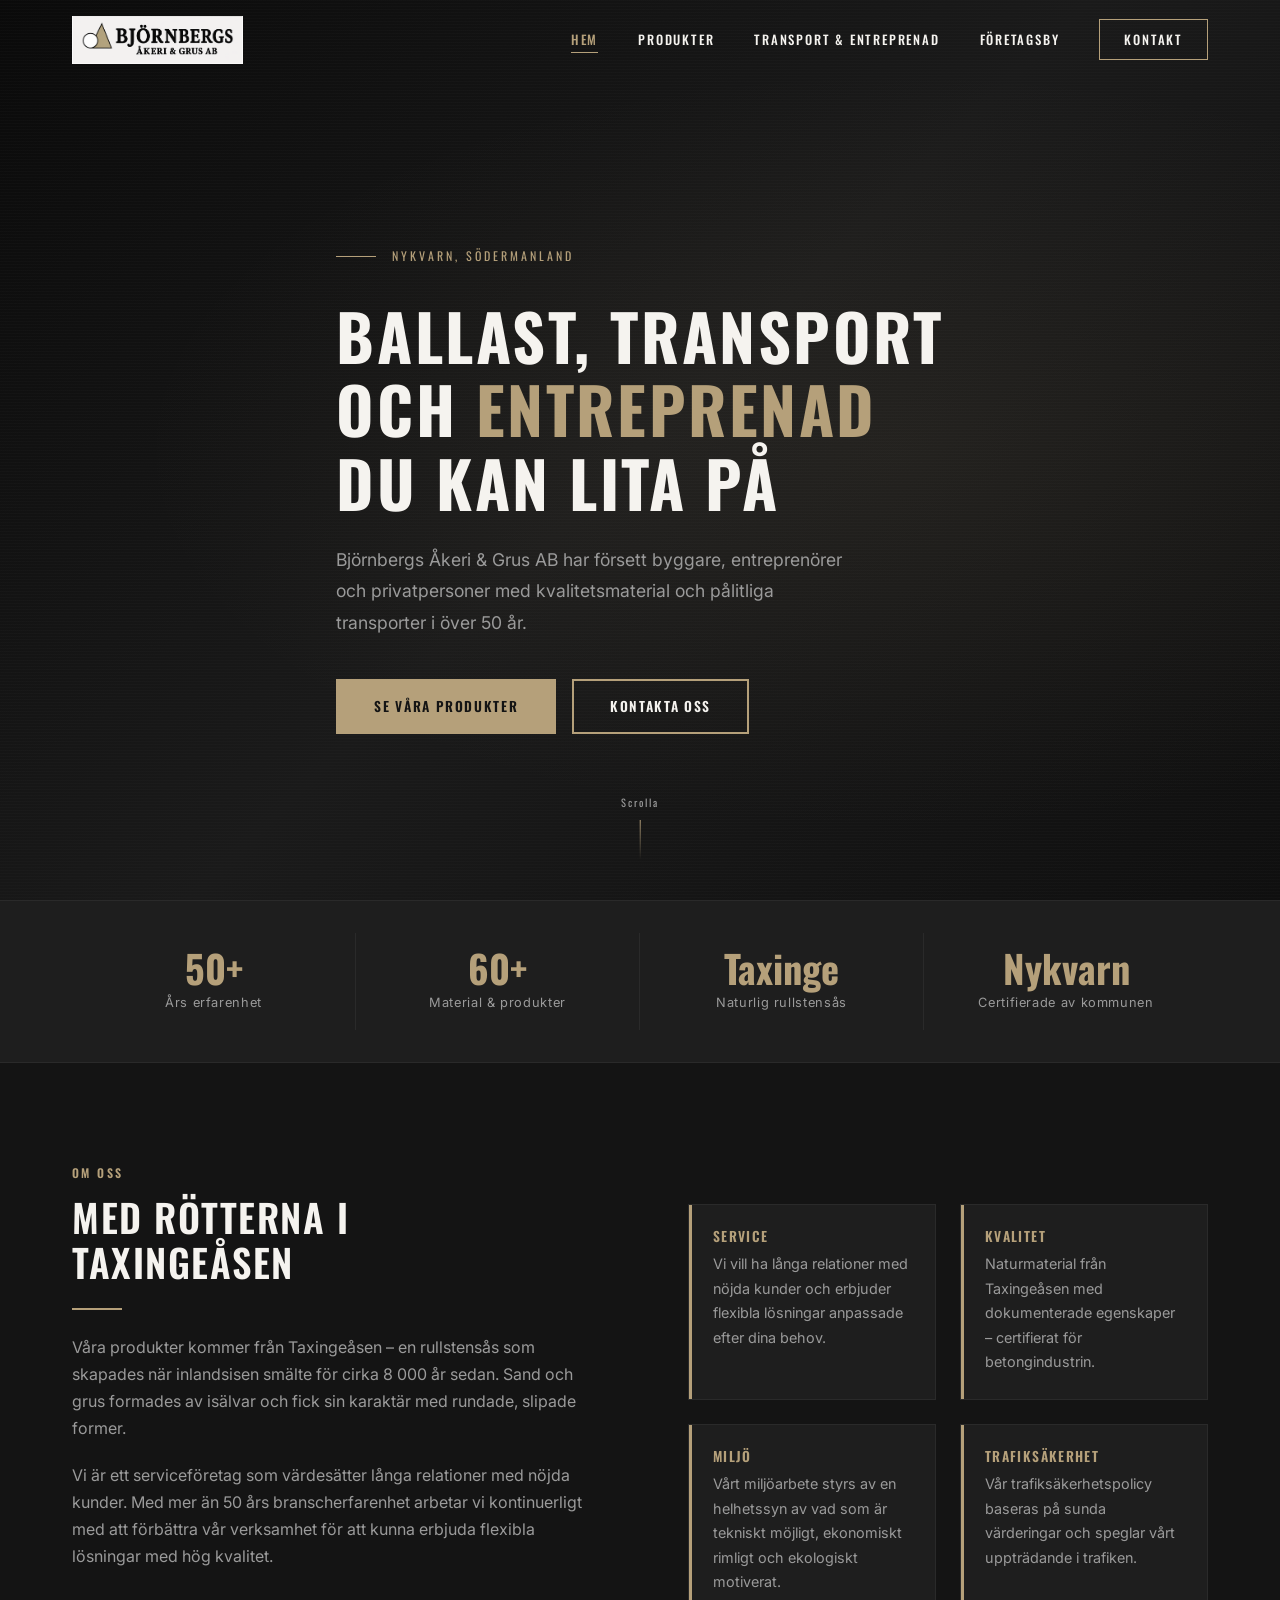
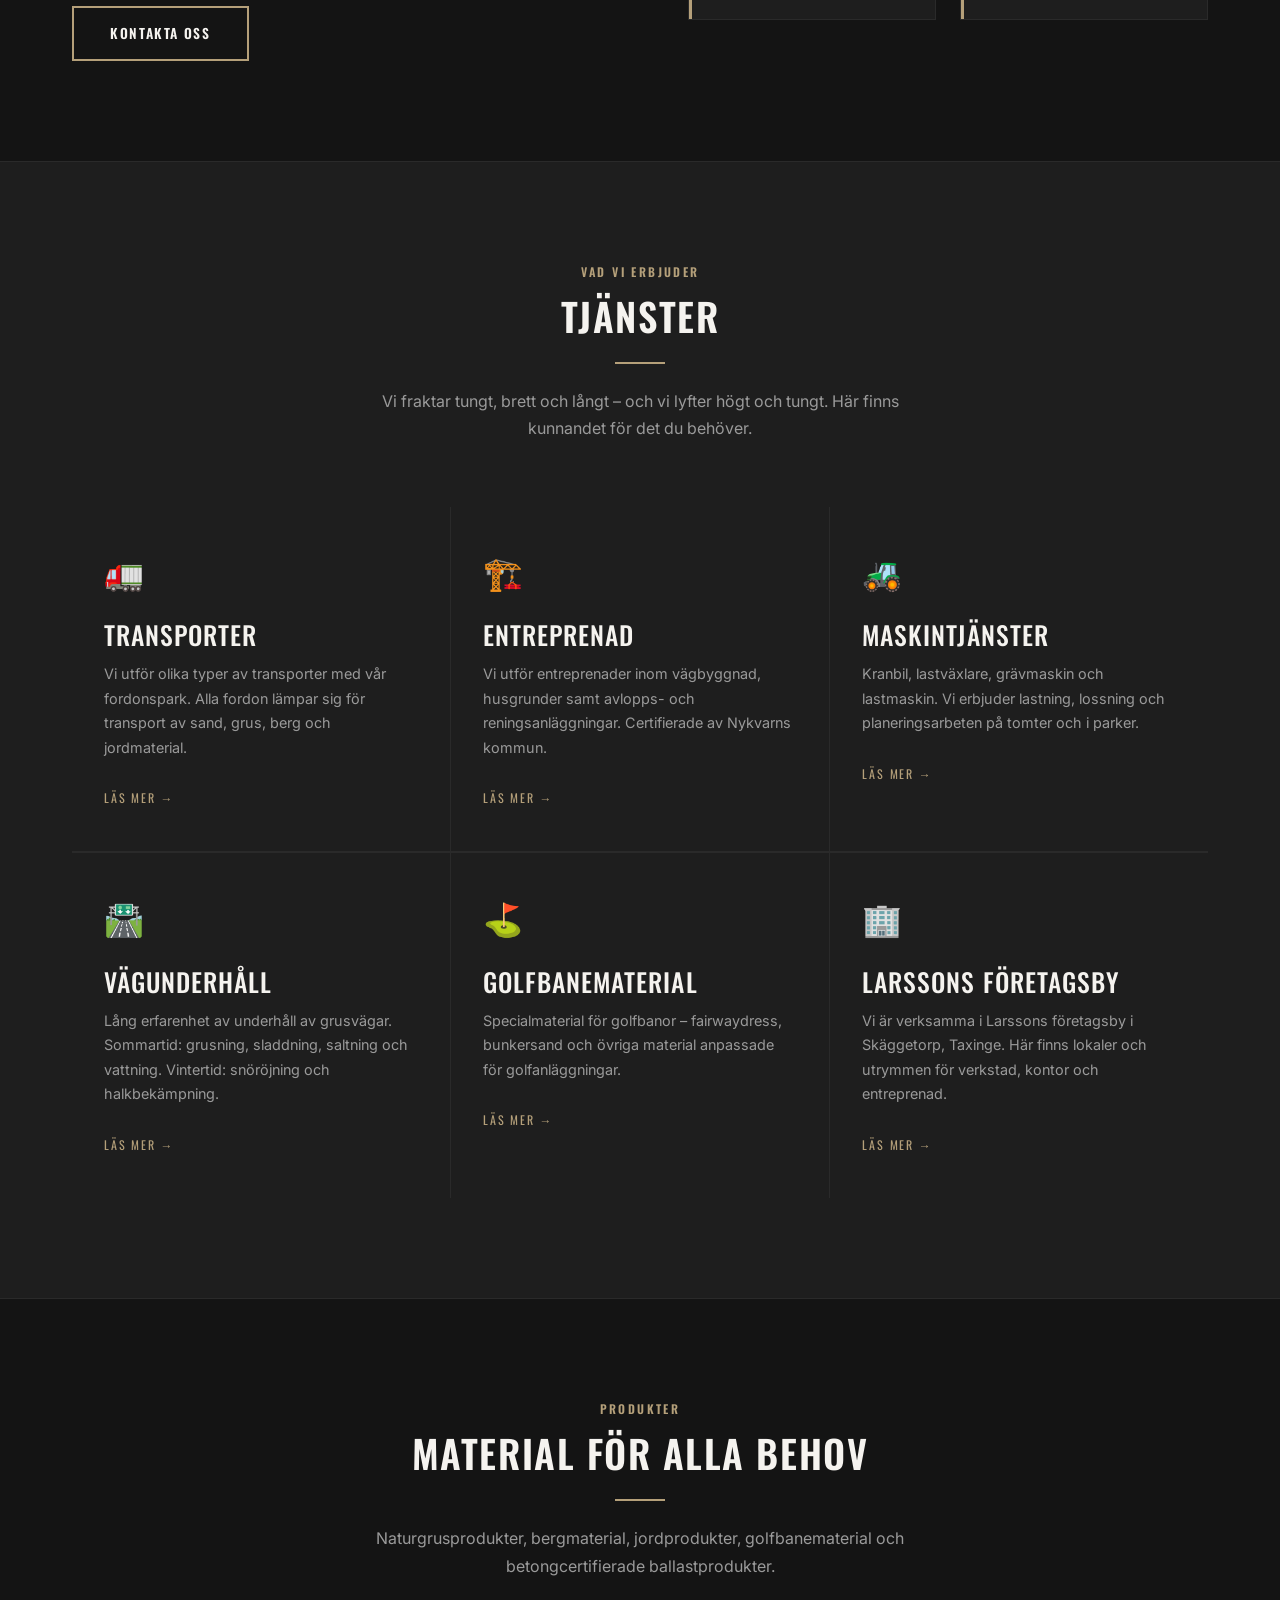
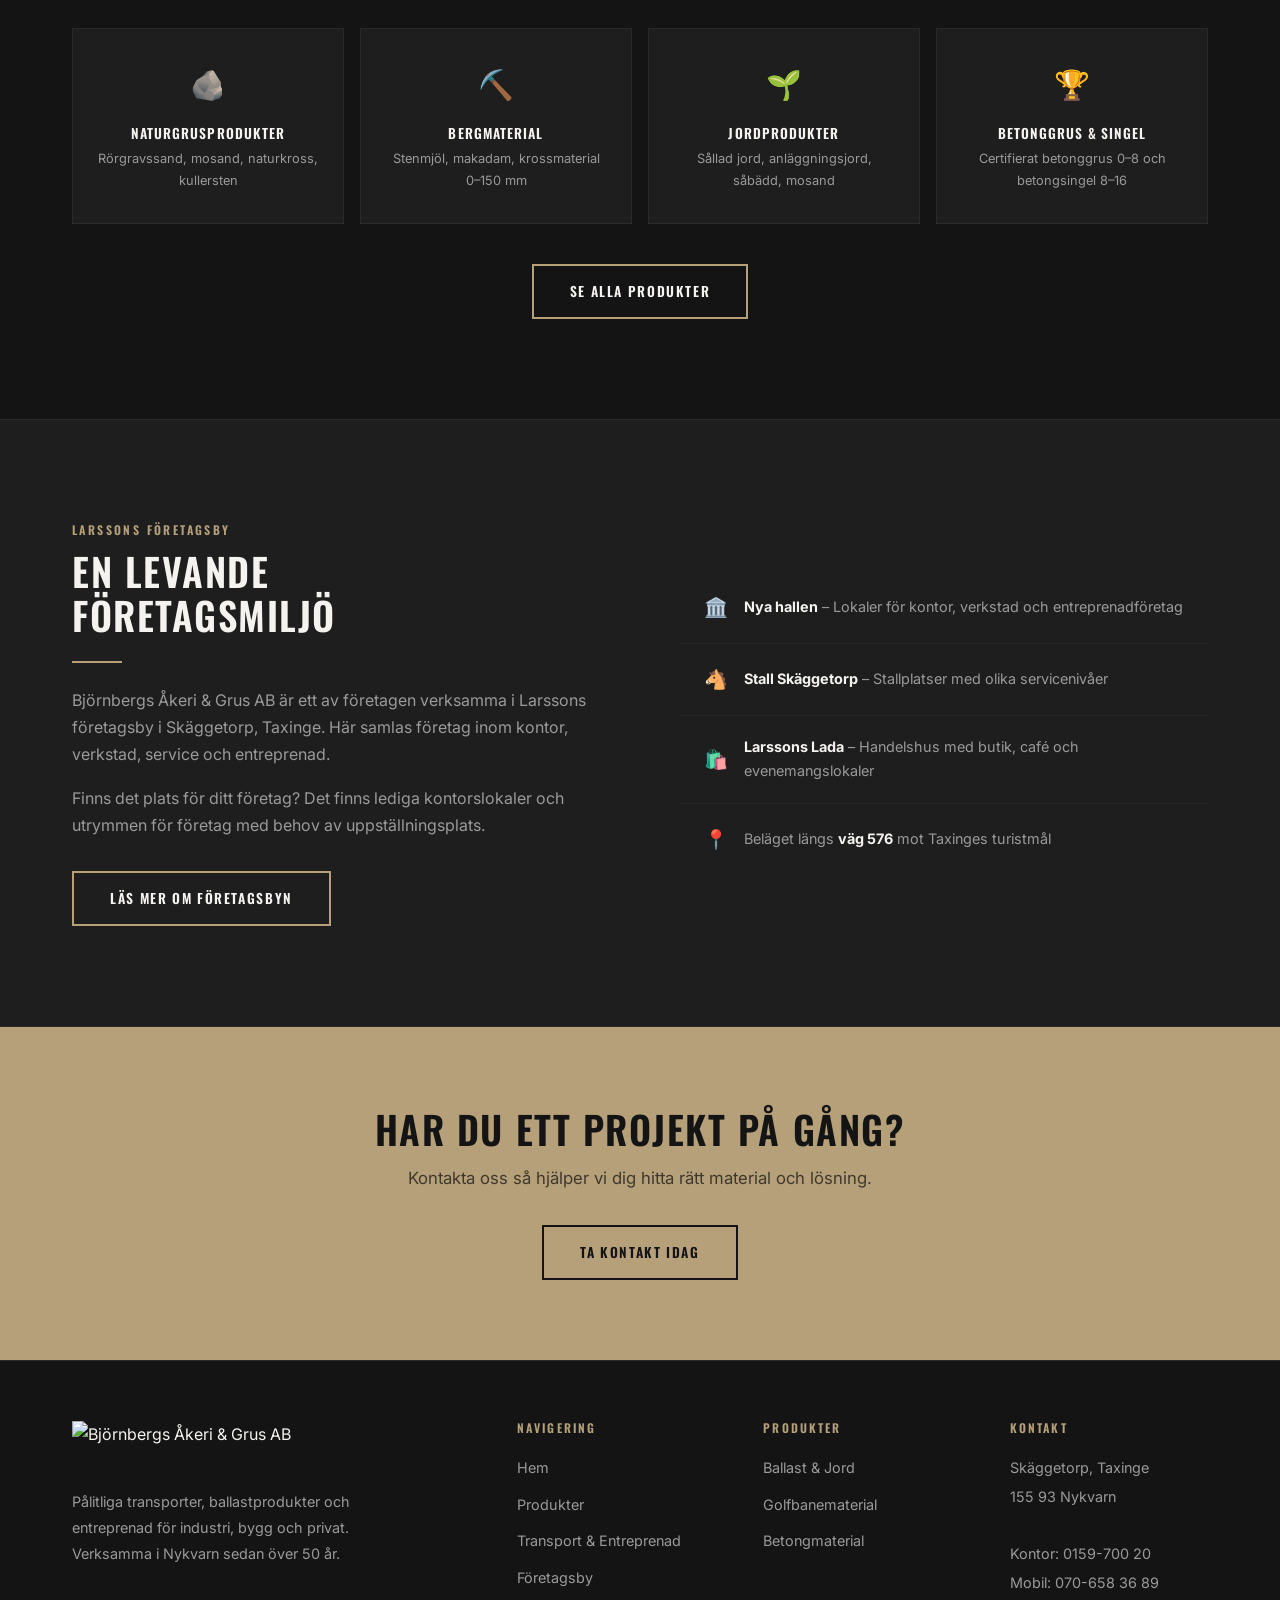
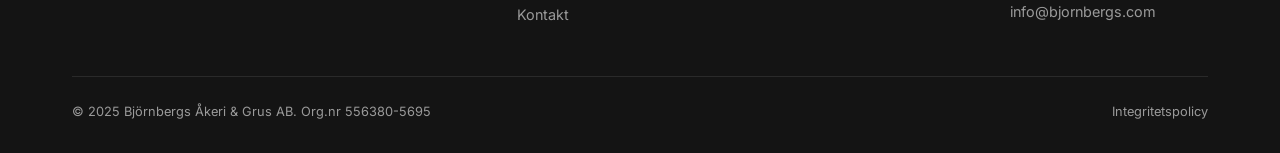
==== index.html @ 1f588924 "first commit" ====
<!doctype html>
<html lang="sv">
  <head>
    <meta charset="UTF-8" />
    <meta name="viewport" content="width=device-width, initial-scale=1.0" />
    <meta
      name="description"
      content="Björnbergs Åkeri & Grus AB – Ballastprodukter, transporter och entreprenad i Nykvarn sedan över 50 år."
    />
    <title>Björnbergs Åkeri & Grus AB</title>
    <link rel="stylesheet" href="css/style.css" />
    <link rel="stylesheet" href="css/index.css" />
  </head>
  <body>
    <!-- ── NAV ── -->
    <nav class="site-nav" id="siteNav">
      <div class="nav-inner">
        <a href="index.html" class="nav-logo">
          <img
            src="images/Logo-white.png"
            alt="Björnbergs Åkeri & Grus AB"
            class="logo-white"
          />
          <img
            src="images/Logo-black.png"
            alt="Björnbergs Åkeri & Grus AB"
            class="logo-black"
          />
        </a>
        <ul class="nav-links">
          <li><a href="index.html" class="active">Hem</a></li>
          <li><a href="produkter.html">Produkter</a></li>
          <li>
            <a href="transport-entreprenad.html">Transport & Entreprenad</a>
          </li>
          <li><a href="foretagsby.html">Företagsby</a></li>
          <li><a href="kontakt.html" class="nav-contact-btn">Kontakt</a></li>
        </ul>
        <button class="hamburger" id="hamburger" aria-label="Meny">
          <span></span><span></span><span></span>
        </button>
      </div>
    </nav>

    <!-- Mobile menu -->
    <div class="mobile-menu" id="mobileMenu">
      <a href="index.html">Hem</a>
      <a href="produkter.html">Produkter</a>
      <a href="transport-entreprenad.html">Transport & Entreprenad</a>
      <a href="foretagsby.html">Företagsby</a>
      <a href="kontakt.html">Kontakt</a>
    </div>

    <!-- ── HERO ── -->
    <section class="hero">
      <div class="hero-bg"></div>
      <div class="hero-texture"></div>
      <div class="hero-content container">
        <div class="hero-eyebrow">
          <div class="hero-eyebrow-line"></div>
          <span>Nykvarn, Södermanland</span>
        </div>
        <h1>
          Ballast, transport<br />och <em>entreprenad</em><br />du kan lita på
        </h1>
        <p class="hero-lead">
          Björnbergs Åkeri & Grus AB har försett byggare, entreprenörer och
          privatpersoner med kvalitetsmaterial och pålitliga transporter i över
          50 år.
        </p>
        <div class="hero-actions">
          <a href="produkter.html" class="btn btn-filled">Se våra produkter</a>
          <a href="kontakt.html" class="btn">Kontakta oss</a>
        </div>
      </div>
      <div class="hero-scroll">
        <span>Scrolla</span>
        <div class="scroll-line"></div>
      </div>
    </section>

    <!-- ── STATS BAR ── -->
    <div class="stats-bar">
      <div class="container">
        <div class="stats-inner">
          <div class="stat-item">
            <div class="stat-number">50+</div>
            <div class="stat-label">Års erfarenhet</div>
          </div>
          <div class="stat-item">
            <div class="stat-number">60+</div>
            <div class="stat-label">Material & produkter</div>
          </div>
          <div class="stat-item">
            <div class="stat-number">Taxinge</div>
            <div class="stat-label">Naturlig rullstensås</div>
          </div>
          <div class="stat-item">
            <div class="stat-number">Nykvarn</div>
            <div class="stat-label">Certifierade av kommunen</div>
          </div>
        </div>
      </div>
    </div>

    <!-- ── OM OSS ── -->
    <section class="om-intro">
      <div class="container">
        <div class="om-intro-grid">
          <div class="om-intro-text">
            <span class="section-label">Om oss</span>
            <h2>Med rötterna i<br />Taxingeåsen</h2>
            <div class="divider"></div>
            <p>
              Våra produkter kommer från Taxingeåsen – en rullstensås som
              skapades när inlandsisen smälte för cirka 8&nbsp;000 år sedan.
              Sand och grus formades av isälvar och fick sin karaktär med
              rundade, slipade former.
            </p>
            <p>
              Vi är ett serviceföretag som värdesätter långa relationer med
              nöjda kunder. Med mer än 50 års branscherfarenhet arbetar vi
              kontinuerligt med att förbättra vår verksamhet för att kunna
              erbjuda flexibla lösningar med hög kvalitet.
            </p>
            <a href="kontakt.html" class="btn mt-2">Kontakta oss</a>
          </div>
          <div class="om-values">
            <div class="value-card">
              <h4>Service</h4>
              <p>
                Vi vill ha långa relationer med nöjda kunder och erbjuder
                flexibla lösningar anpassade efter dina behov.
              </p>
            </div>
            <div class="value-card">
              <h4>Kvalitet</h4>
              <p>
                Naturmaterial från Taxingeåsen med dokumenterade egenskaper –
                certifierat för betongindustrin.
              </p>
            </div>
            <div class="value-card">
              <h4>Miljö</h4>
              <p>
                Vårt miljöarbete styrs av en helhetssyn av vad som är tekniskt
                möjligt, ekonomiskt rimligt och ekologiskt motiverat.
              </p>
            </div>
            <div class="value-card">
              <h4>Trafiksäkerhet</h4>
              <p>
                Vår trafiksäkerhetspolicy baseras på sunda värderingar och
                speglar vårt uppträdande i trafiken.
              </p>
            </div>
          </div>
        </div>
      </div>
    </section>

    <!-- ── TJÄNSTER ── -->
    <section class="tjanster">
      <div class="container">
        <div class="section-header">
          <span class="section-label">Vad vi erbjuder</span>
          <h2>Tjänster</h2>
          <div class="divider divider-center"></div>
          <p>
            Vi fraktar tungt, brett och långt – och vi lyfter högt och tungt.
            Här finns kunnandet för det du behöver.
          </p>
        </div>
        <div class="tjanster-grid">
          <div class="tjanst-card">
            <span class="tjanst-icon">🚛</span>
            <h3>Transporter</h3>
            <p>
              Vi utför olika typer av transporter med vår fordonspark. Alla
              fordon lämpar sig för transport av sand, grus, berg och
              jordmaterial.
            </p>
            <a href="transport-entreprenad.html" class="tjanst-link">Läs mer</a>
          </div>
          <div class="tjanst-card">
            <span class="tjanst-icon">🏗️</span>
            <h3>Entreprenad</h3>
            <p>
              Vi utför entreprenader inom vägbyggnad, husgrunder samt avlopps-
              och reningsanläggningar. Certifierade av Nykvarns kommun.
            </p>
            <a href="transport-entreprenad.html" class="tjanst-link">Läs mer</a>
          </div>
          <div class="tjanst-card">
            <span class="tjanst-icon">🚜</span>
            <h3>Maskintjänster</h3>
            <p>
              Kranbil, lastväxlare, grävmaskin och lastmaskin. Vi erbjuder
              lastning, lossning och planeringsarbeten på tomter och i parker.
            </p>
            <a href="transport-entreprenad.html" class="tjanst-link">Läs mer</a>
          </div>
          <div class="tjanst-card">
            <span class="tjanst-icon">🛣️</span>
            <h3>Vägunderhåll</h3>
            <p>
              Lång erfarenhet av underhåll av grusvägar. Sommartid: grusning,
              sladdning, saltning och vattning. Vintertid: snöröjning och
              halkbekämpning.
            </p>
            <a href="transport-entreprenad.html" class="tjanst-link">Läs mer</a>
          </div>
          <div class="tjanst-card">
            <span class="tjanst-icon">⛳</span>
            <h3>Golfbanematerial</h3>
            <p>
              Specialmaterial för golfbanor – fairwaydress, bunkersand och
              övriga material anpassade för golfanläggningar.
            </p>
            <a href="produkter.html" class="tjanst-link">Läs mer</a>
          </div>
          <div class="tjanst-card">
            <span class="tjanst-icon">🏢</span>
            <h3>Larssons Företagsby</h3>
            <p>
              Vi är verksamma i Larssons företagsby i Skäggetorp, Taxinge. Här
              finns lokaler och utrymmen för verkstad, kontor och entreprenad.
            </p>
            <a href="foretagsby.html" class="tjanst-link">Läs mer</a>
          </div>
        </div>
      </div>
    </section>

    <!-- ── PRODUKTER HIGHLIGHT ── -->
    <section class="produkter-highlight">
      <div class="container">
        <div class="section-header">
          <span class="section-label">Produkter</span>
          <h2>Material för alla behov</h2>
          <div class="divider divider-center"></div>
          <p>
            Naturgrusprodukter, bergmaterial, jordprodukter, golfbanematerial
            och betongcertifierade ballastprodukter.
          </p>
        </div>
        <div class="produkt-grid">
          <div class="produkt-tile">
            <div class="produkt-tile-icon">🪨</div>
            <h4>Naturgrusprodukter</h4>
            <p>Rörgravssand, mosand, naturkross, kullersten</p>
          </div>
          <div class="produkt-tile">
            <div class="produkt-tile-icon">⛏️</div>
            <h4>Bergmaterial</h4>
            <p>Stenmjöl, makadam, krossmaterial 0–150 mm</p>
          </div>
          <div class="produkt-tile">
            <div class="produkt-tile-icon">🌱</div>
            <h4>Jordprodukter</h4>
            <p>Sållad jord, anläggningsjord, såbädd, mosand</p>
          </div>
          <div class="produkt-tile">
            <div class="produkt-tile-icon">🏆</div>
            <h4>Betonggrus & Singel</h4>
            <p>Certifierat betonggrus 0–8 och betongsingel 8–16</p>
          </div>
        </div>
        <div class="text-center">
          <a href="produkter.html" class="btn">Se alla produkter</a>
        </div>
      </div>
    </section>

    <!-- ── FÖRETAGSBY TEASER ── -->
    <section class="foretagsby-teaser">
      <div class="container">
        <div class="foretagsby-inner">
          <div class="foretagsby-text">
            <span class="section-label">Larssons Företagsby</span>
            <h2>En levande<br />företagsmiljö</h2>
            <div class="divider"></div>
            <p>
              Björnbergs Åkeri & Grus AB är ett av företagen verksamma i
              Larssons företagsby i Skäggetorp, Taxinge. Här samlas företag inom
              kontor, verkstad, service och entreprenad.
            </p>
            <p>
              Finns det plats för ditt företag? Det finns lediga kontorslokaler
              och utrymmen för företag med behov av uppställningsplats.
            </p>
            <a href="foretagsby.html" class="btn mt-2"
              >Läs mer om företagsbyn</a
            >
          </div>
          <div class="foretagsby-facts">
            <div class="fact-row">
              <span class="fact-icon">🏛️</span>
              <p>
                <strong>Nya hallen</strong> – Lokaler för kontor, verkstad och
                entreprenadföretag
              </p>
            </div>
            <div class="fact-row">
              <span class="fact-icon">🐴</span>
              <p>
                <strong>Stall Skäggetorp</strong> – Stallplatser med olika
                servicenivåer
              </p>
            </div>
            <div class="fact-row">
              <span class="fact-icon">🛍️</span>
              <p>
                <strong>Larssons Lada</strong> – Handelshus med butik, café och
                evenemangslokaler
              </p>
            </div>
            <div class="fact-row">
              <span class="fact-icon">📍</span>
              <p>
                Beläget längs <strong>väg 576</strong> mot Taxinges turistmål
              </p>
            </div>
          </div>
        </div>
      </div>
    </section>

    <!-- ── CTA BAND ── -->
    <section class="cta-band">
      <div class="container">
        <h2>Har du ett projekt på gång?</h2>
        <p>Kontakta oss så hjälper vi dig hitta rätt material och lösning.</p>
        <a href="kontakt.html" class="btn">Ta kontakt idag</a>
      </div>
    </section>

    <!-- ── FOOTER ── -->
    <footer class="site-footer">
      <div class="container">
        <div class="footer-grid">
          <div class="footer-brand">
            <img src="assets/logo-white.png" alt="Björnbergs Åkeri & Grus AB" />
            <p>
              Pålitliga transporter, ballastprodukter och entreprenad för
              industri, bygg och privat. Verksamma i Nykvarn sedan över 50 år.
            </p>
          </div>
          <div class="footer-col">
            <h4>Navigering</h4>
            <ul>
              <li><a href="index.html">Hem</a></li>
              <li><a href="produkter.html">Produkter</a></li>
              <li>
                <a href="transport-entreprenad.html">Transport & Entreprenad</a>
              </li>
              <li><a href="foretagsby.html">Företagsby</a></li>
              <li><a href="kontakt.html">Kontakt</a></li>
            </ul>
          </div>
          <div class="footer-col">
            <h4>Produkter</h4>
            <ul>
              <li><a href="produkter.html#ballast">Ballast & Jord</a></li>
              <li><a href="produkter.html#golf">Golfbanematerial</a></li>
              <li><a href="produkter.html#betong">Betongmaterial</a></li>
            </ul>
          </div>
          <div class="footer-col">
            <h4>Kontakt</h4>
            <address>
              Skäggetorp, Taxinge<br />
              155 93 Nykvarn<br /><br />
              <a href="tel:015970020">Kontor: 0159-700 20</a><br />
              <a href="tel:0706583689">Mobil: 070-658 36 89</a><br />
              <a href="mailto:info@bjornbergs.com">info@bjornbergs.com</a>
            </address>
          </div>
        </div>
        <div class="footer-bottom">
          <p>&copy; 2025 Björnbergs Åkeri & Grus AB. Org.nr 556380-5695</p>
          <a href="integritetspolicy.html">Integritetspolicy</a>
        </div>
      </div>
    </footer>

    <script>
      // ── Scrolled nav ──
      const nav = document.getElementById("siteNav");
      window.addEventListener("scroll", () => {
        nav.classList.toggle("scrolled", window.scrollY > 60);
      });

      // ── Hamburger ──
      const hamburger = document.getElementById("hamburger");
      const mobileMenu = document.getElementById("mobileMenu");
      hamburger.addEventListener("click", () => {
        hamburger.classList.toggle("open");
        mobileMenu.classList.toggle("open");
      });
      mobileMenu.querySelectorAll("a").forEach((a) => {
        a.addEventListener("click", () => {
          hamburger.classList.remove("open");
          mobileMenu.classList.remove("open");
        });
      });
    </script>
  </body>
</html>
---- css/style.css ----
/* ============================================
   BJÖRNBERGS ÅKERI & GRUS AB
   style.css – Global tokens, nav, footer
   ============================================ */

@import url('https://fonts.googleapis.com/css2?family=Oswald:wght@400;500;600;700&family=Inter:wght@300;400;500;600&display=swap');

/* ── Tokens ── */
:root {
  --black:       #141414;
  --dark:        #1e1e1e;
  --mid:         #2a2a2a;
  --gold:        #b5a07a;
  --gold-light:  #cfc0a0;
  --gold-dark:   #8a7a5a;
  --white:       #f5f3ef;
  --gray:        #9a9a9a;
  --light-gray:  #e8e5df;

  --font-heading: 'Oswald', sans-serif;
  --font-body:    'Inter', sans-serif;

  --nav-height: 80px;
  --section-pad: 100px 0;
  --max-width: 1200px;

  --transition: 0.3s ease;
  --radius: 2px;
}

/* ── Reset ── */
*, *::before, *::after { box-sizing: border-box; margin: 0; padding: 0; }
html { scroll-behavior: smooth; }
body {
  background: var(--black);
  color: var(--white);
  font-family: var(--font-body);
  font-size: 16px;
  line-height: 1.7;
  -webkit-font-smoothing: antialiased;
}
img { max-width: 100%; display: block; }
a { color: inherit; text-decoration: none; }
ul { list-style: none; }

/* ── Typography ── */
h1, h2, h3, h4 {
  font-family: var(--font-heading);
  text-transform: uppercase;
  letter-spacing: 0.04em;
  line-height: 1.15;
}
h1 { font-size: clamp(2.4rem, 5vw, 4rem); font-weight: 700; }
h2 { font-size: clamp(1.8rem, 3vw, 2.6rem); font-weight: 600; }
h3 { font-size: clamp(1.2rem, 2vw, 1.6rem); font-weight: 500; }
h4 { font-size: 1rem; font-weight: 600; letter-spacing: 0.1em; }
p  { font-size: 1rem; color: var(--light-gray); }

.gold { color: var(--gold); }
.section-label {
  font-family: var(--font-heading);
  font-size: 0.75rem;
  font-weight: 600;
  letter-spacing: 0.2em;
  text-transform: uppercase;
  color: var(--gold);
  display: block;
  margin-bottom: 0.75rem;
}

/* ── Container ── */
.container {
  max-width: var(--max-width);
  margin: 0 auto;
  padding: 0 2rem;
}

/* ── Buttons ── */
.btn {
  display: inline-block;
  font-family: var(--font-heading);
  font-size: 0.85rem;
  font-weight: 600;
  letter-spacing: 0.12em;
  text-transform: uppercase;
  padding: 14px 36px;
  border: 2px solid var(--gold);
  color: var(--white);
  background: transparent;
  cursor: pointer;
  transition: background var(--transition), color var(--transition);
}
.btn:hover {
  background: var(--gold);
  color: var(--black);
}
.btn-filled {
  background: var(--gold);
  color: var(--black);
}
.btn-filled:hover {
  background: var(--gold-light);
  border-color: var(--gold-light);
}

/* ── Divider ── */
.divider {
  width: 50px;
  height: 2px;
  background: var(--gold);
  margin: 1.5rem 0;
}
.divider-center { margin: 1.5rem auto; }

/* ── NAV ── */
.site-nav {
  position: fixed;
  top: 0; left: 0; right: 0;
  z-index: 1000;
  height: var(--nav-height);
  display: flex;
  align-items: center;
  transition: background var(--transition), box-shadow var(--transition);
}
.site-nav.scrolled {
  background: var(--black);
  box-shadow: 0 2px 20px rgba(0,0,0,0.5);
}
.nav-inner {
  max-width: var(--max-width);
  margin: 0 auto;
  padding: 0 2rem;
  width: 100%;
  display: flex;
  align-items: center;
  justify-content: space-between;
}
.nav-logo img {
  height: 48px;
  width: auto;
  transition: opacity var(--transition);
}
.nav-logo .logo-white { display: block; }
.nav-logo .logo-black { display: none; }

.nav-links {
  display: flex;
  align-items: center;
  gap: 2.5rem;
}
.nav-links a {
  font-family: var(--font-heading);
  font-size: 0.8rem;
  font-weight: 500;
  letter-spacing: 0.14em;
  text-transform: uppercase;
  color: var(--white);
  position: relative;
  transition: color var(--transition);
}
.nav-links a::after {
  content: '';
  position: absolute;
  bottom: -4px; left: 0;
  width: 0; height: 1px;
  background: var(--gold);
  transition: width var(--transition);
}
.nav-links a:hover { color: var(--gold); }
.nav-links a:hover::after { width: 100%; }
.nav-links a.active { color: var(--gold); }
.nav-links a.active::after { width: 100%; }

.nav-contact-btn {
  font-family: var(--font-heading);
  font-size: 0.75rem;
  font-weight: 600;
  letter-spacing: 0.12em;
  text-transform: uppercase;
  padding: 10px 24px;
  border: 1.5px solid var(--gold);
  color: var(--white);
  transition: background var(--transition), color var(--transition);
}
.nav-contact-btn:hover {
  background: var(--gold);
  color: var(--black);
}

/* Hamburger */
.hamburger {
  display: none;
  flex-direction: column;
  gap: 5px;
  cursor: pointer;
  padding: 4px;
  background: none;
  border: none;
}
.hamburger span {
  display: block;
  width: 26px;
  height: 2px;
  background: var(--white);
  transition: transform var(--transition), opacity var(--transition);
}
.hamburger.open span:nth-child(1) { transform: translateY(7px) rotate(45deg); }
.hamburger.open span:nth-child(2) { opacity: 0; }
.hamburger.open span:nth-child(3) { transform: translateY(-7px) rotate(-45deg); }

/* Mobile menu */
.mobile-menu {
  display: none;
  position: fixed;
  top: var(--nav-height);
  left: 0; right: 0;
  background: var(--black);
  border-top: 1px solid var(--mid);
  padding: 2rem;
  flex-direction: column;
  gap: 1.5rem;
  z-index: 999;
}
.mobile-menu.open { display: flex; }
.mobile-menu a {
  font-family: var(--font-heading);
  font-size: 1.1rem;
  letter-spacing: 0.1em;
  text-transform: uppercase;
  color: var(--white);
  border-bottom: 1px solid var(--mid);
  padding-bottom: 1rem;
  transition: color var(--transition);
}
.mobile-menu a:hover { color: var(--gold); }

/* ── FOOTER ── */
.site-footer {
  background: var(--black);
  border-top: 1px solid var(--mid);
  padding: 60px 0 30px;
}
.footer-grid {
  display: grid;
  grid-template-columns: 2fr 1fr 1fr 1fr;
  gap: 3rem;
  margin-bottom: 3rem;
}
.footer-brand img { height: 44px; margin-bottom: 1.5rem; }
.footer-brand p {
  font-size: 0.9rem;
  color: var(--gray);
  max-width: 280px;
  line-height: 1.8;
}
.footer-col h4 {
  font-family: var(--font-heading);
  font-size: 0.75rem;
  letter-spacing: 0.18em;
  color: var(--gold);
  margin-bottom: 1.2rem;
}
.footer-col ul { display: flex; flex-direction: column; gap: 0.6rem; }
.footer-col ul li a {
  font-size: 0.9rem;
  color: var(--gray);
  transition: color var(--transition);
}
.footer-col ul li a:hover { color: var(--gold); }
.footer-col address {
  font-style: normal;
  font-size: 0.9rem;
  color: var(--gray);
  line-height: 2;
}
.footer-col address a { transition: color var(--transition); }
.footer-col address a:hover { color: var(--gold); }

.footer-bottom {
  border-top: 1px solid var(--mid);
  padding-top: 1.5rem;
  display: flex;
  align-items: center;
  justify-content: space-between;
  flex-wrap: wrap;
  gap: 1rem;
}
.footer-bottom p {
  font-size: 0.8rem;
  color: var(--gray);
}
.footer-bottom a {
  font-size: 0.8rem;
  color: var(--gray);
  transition: color var(--transition);
}
.footer-bottom a:hover { color: var(--gold); }

/* ── Page header (undersidor) ── */
.page-header {
  background: var(--dark);
  padding: 140px 0 60px;
  border-bottom: 1px solid var(--mid);
}
.page-header .section-label { margin-bottom: 0.5rem; }
.page-header h1 { margin-bottom: 1rem; }
.page-header p {
  font-size: 1.05rem;
  max-width: 600px;
  color: var(--gray);
}

/* ── Utility ── */
.text-center { text-align: center; }
.mt-1 { margin-top: 1rem; }
.mt-2 { margin-top: 2rem; }
.mt-3 { margin-top: 3rem; }
.mb-1 { margin-bottom: 1rem; }
.mb-2 { margin-bottom: 2rem; }

/* ── Responsive ── */
@media (max-width: 900px) {
  .nav-links, .nav-contact-btn { display: none; }
  .hamburger { display: flex; }
  .footer-grid { grid-template-columns: 1fr 1fr; gap: 2rem; }
}
@media (max-width: 600px) {
  .footer-grid { grid-template-columns: 1fr; }
  .footer-bottom { flex-direction: column; text-align: center; }
}
---- css/index.css ----
/* ============================================
   index.css – Startsida
   ============================================ */

/* ── Hero ── */
.hero {
  position: relative;
  min-height: 100vh;
  display: flex;
  align-items: center;
  background: var(--black);
  overflow: hidden;
}
.hero-bg {
  position: absolute;
  inset: 0;
  background: linear-gradient(135deg, #0a0a0a 0%, #1a1a1a 50%, #0f0f0f 100%);
}
.hero-bg::after {
  content: '';
  position: absolute;
  inset: 0;
  background: radial-gradient(ellipse at 70% 50%, rgba(181,160,122,0.08) 0%, transparent 60%);
}
.hero-texture {
  position: absolute;
  inset: 0;
  opacity: 0.03;
  background-image: repeating-linear-gradient(
    0deg,
    transparent,
    transparent 2px,
    rgba(255,255,255,0.5) 2px,
    rgba(255,255,255,0.5) 3px
  );
}
.hero-content {
  position: relative;
  z-index: 2;
  max-width: var(--max-width);
  margin: 0 auto;
  padding: 0 2rem;
  padding-top: var(--nav-height);
}
.hero-eyebrow {
  display: flex;
  align-items: center;
  gap: 1rem;
  margin-bottom: 2rem;
  opacity: 0;
  animation: fadeUp 0.8s ease 0.2s forwards;
}
.hero-eyebrow span {
  font-family: var(--font-heading);
  font-size: 0.75rem;
  letter-spacing: 0.25em;
  text-transform: uppercase;
  color: var(--gold);
}
.hero-eyebrow-line {
  width: 40px;
  height: 1px;
  background: var(--gold);
}
.hero h1 {
  max-width: 780px;
  margin-bottom: 1.5rem;
  opacity: 0;
  animation: fadeUp 0.8s ease 0.4s forwards;
}
.hero h1 em {
  font-style: normal;
  color: var(--gold);
}
.hero-lead {
  font-size: 1.1rem;
  max-width: 520px;
  color: var(--gray);
  margin-bottom: 2.5rem;
  line-height: 1.8;
  opacity: 0;
  animation: fadeUp 0.8s ease 0.6s forwards;
}
.hero-actions {
  display: flex;
  gap: 1rem;
  flex-wrap: wrap;
  opacity: 0;
  animation: fadeUp 0.8s ease 0.8s forwards;
}
.hero-scroll {
  position: absolute;
  bottom: 2.5rem;
  left: 50%;
  transform: translateX(-50%);
  display: flex;
  flex-direction: column;
  align-items: center;
  gap: 0.5rem;
  opacity: 0;
  animation: fadeIn 1s ease 1.2s forwards;
}
.hero-scroll span {
  font-family: var(--font-heading);
  font-size: 0.65rem;
  letter-spacing: 0.2em;
  color: var(--gray);
}
.scroll-line {
  width: 1px;
  height: 40px;
  background: linear-gradient(to bottom, var(--gold), transparent);
  animation: scrollPulse 2s ease infinite;
}

/* ── Stats bar ── */
.stats-bar {
  background: var(--dark);
  border-top: 1px solid var(--mid);
  border-bottom: 1px solid var(--mid);
  padding: 2rem 0;
}
.stats-inner {
  display: grid;
  grid-template-columns: repeat(4, 1fr);
  gap: 0;
}
.stat-item {
  text-align: center;
  padding: 1rem 2rem;
  border-right: 1px solid var(--mid);
}
.stat-item:last-child { border-right: none; }
.stat-number {
  font-family: var(--font-heading);
  font-size: 2.4rem;
  font-weight: 700;
  color: var(--gold);
  line-height: 1;
  margin-bottom: 0.3rem;
}
.stat-label {
  font-size: 0.8rem;
  color: var(--gray);
  letter-spacing: 0.05em;
}

/* ── Om oss (intro) ── */
.om-intro {
  padding: var(--section-pad);
}
.om-intro-grid {
  display: grid;
  grid-template-columns: 1fr 1fr;
  gap: 6rem;
  align-items: center;
}
.om-intro-text h2 { margin-bottom: 1.5rem; }
.om-intro-text p { margin-bottom: 1.2rem; color: var(--gray); }
.om-intro-text .btn { margin-top: 1rem; }
.om-values {
  display: grid;
  grid-template-columns: 1fr 1fr;
  gap: 1.5rem;
}
.value-card {
  background: var(--dark);
  border: 1px solid var(--mid);
  padding: 1.5rem;
  position: relative;
}
.value-card::before {
  content: '';
  position: absolute;
  top: 0; left: 0;
  width: 3px;
  height: 100%;
  background: var(--gold);
}
.value-card h4 {
  font-family: var(--font-heading);
  font-size: 0.85rem;
  letter-spacing: 0.1em;
  color: var(--gold);
  margin-bottom: 0.5rem;
}
.value-card p { font-size: 0.9rem; color: var(--gray); }

/* ── Tjänster ── */
.tjanster {
  padding: var(--section-pad);
  background: var(--dark);
  border-top: 1px solid var(--mid);
  border-bottom: 1px solid var(--mid);
}
.section-header {
  text-align: center;
  margin-bottom: 4rem;
}
.section-header h2 { margin-bottom: 1rem; }
.section-header p { max-width: 560px; margin: 0 auto; color: var(--gray); }
.tjanster-grid {
  display: grid;
  grid-template-columns: repeat(3, 1fr);
  gap: 1.5px;
  background: var(--mid);
}
.tjanst-card {
  background: var(--dark);
  padding: 2.5rem 2rem;
  position: relative;
  overflow: hidden;
  transition: background var(--transition);
}
.tjanst-card:hover { background: var(--mid); }
.tjanst-card::after {
  content: '';
  position: absolute;
  bottom: 0; left: 0;
  width: 0; height: 2px;
  background: var(--gold);
  transition: width 0.4s ease;
}
.tjanst-card:hover::after { width: 100%; }
.tjanst-icon {
  font-size: 2rem;
  margin-bottom: 1.2rem;
  display: block;
}
.tjanst-card h3 { margin-bottom: 0.8rem; }
.tjanst-card p { font-size: 0.9rem; color: var(--gray); margin-bottom: 1.5rem; }
.tjanst-link {
  font-family: var(--font-heading);
  font-size: 0.75rem;
  letter-spacing: 0.15em;
  color: var(--gold);
  text-transform: uppercase;
  transition: letter-spacing var(--transition);
}
.tjanst-card:hover .tjanst-link { letter-spacing: 0.2em; }
.tjanst-link::after { content: ' →'; }

/* ── Produkter highlight ── */
.produkter-highlight {
  padding: var(--section-pad);
}
.produkter-highlight .section-header { margin-bottom: 3rem; }
.produkt-grid {
  display: grid;
  grid-template-columns: repeat(4, 1fr);
  gap: 1rem;
  margin-bottom: 2.5rem;
}
.produkt-tile {
  background: var(--dark);
  border: 1px solid var(--mid);
  padding: 2rem 1.5rem;
  text-align: center;
  transition: border-color var(--transition), transform var(--transition);
  cursor: default;
}
.produkt-tile:hover {
  border-color: var(--gold);
  transform: translateY(-4px);
}
.produkt-tile-icon {
  font-size: 1.8rem;
  margin-bottom: 1rem;
}
.produkt-tile h4 {
  font-family: var(--font-heading);
  font-size: 0.85rem;
  letter-spacing: 0.08em;
  color: var(--white);
  margin-bottom: 0.4rem;
}
.produkt-tile p { font-size: 0.8rem; color: var(--gray); }
.produkter-highlight .text-center { margin-top: 1rem; }

/* ── Företagsby teaser ── */
.foretagsby-teaser {
  padding: var(--section-pad);
  background: var(--dark);
  border-top: 1px solid var(--mid);
  border-bottom: 1px solid var(--mid);
}
.foretagsby-inner {
  display: grid;
  grid-template-columns: 1fr 1fr;
  gap: 5rem;
  align-items: center;
}
.foretagsby-text .section-label { margin-bottom: 0.5rem; }
.foretagsby-text h2 { margin-bottom: 1.2rem; }
.foretagsby-text p { color: var(--gray); margin-bottom: 1rem; }
.foretagsby-text .btn { margin-top: 1rem; }
.foretagsby-facts {
  display: flex;
  flex-direction: column;
  gap: 1px;
  background: var(--mid);
}
.fact-row {
  background: var(--dark);
  padding: 1.2rem 1.5rem;
  display: flex;
  align-items: center;
  gap: 1rem;
}
.fact-icon { font-size: 1.2rem; flex-shrink: 0; }
.fact-row p { font-size: 0.9rem; color: var(--gray); margin: 0; }
.fact-row strong { color: var(--white); }

/* ── CTA band ── */
.cta-band {
  padding: 80px 0;
  background: var(--gold);
  text-align: center;
}
.cta-band h2 {
  color: var(--black);
  margin-bottom: 0.8rem;
}
.cta-band p {
  color: rgba(0,0,0,0.65);
  margin-bottom: 2rem;
  font-size: 1.05rem;
}
.cta-band .btn {
  border-color: var(--black);
  color: var(--black);
}
.cta-band .btn:hover {
  background: var(--black);
  color: var(--white);
}

/* ── Animations ── */
@keyframes fadeUp {
  from { opacity: 0; transform: translateY(24px); }
  to   { opacity: 1; transform: translateY(0); }
}
@keyframes fadeIn {
  from { opacity: 0; }
  to   { opacity: 1; }
}
@keyframes scrollPulse {
  0%, 100% { opacity: 1; }
  50%       { opacity: 0.3; }
}

/* ── Responsive ── */
@media (max-width: 1024px) {
  .om-intro-grid { gap: 3rem; }
  .tjanster-grid { grid-template-columns: 1fr 1fr; }
  .produkt-grid  { grid-template-columns: repeat(2, 1fr); }
}
@media (max-width: 768px) {
  .om-intro-grid      { grid-template-columns: 1fr; gap: 2.5rem; }
  .om-values          { grid-template-columns: 1fr; }
  .tjanster-grid      { grid-template-columns: 1fr; background: none; gap: 1rem; }
  .stats-inner        { grid-template-columns: repeat(2, 1fr); }
  .stat-item:nth-child(2) { border-right: none; }
  .foretagsby-inner   { grid-template-columns: 1fr; gap: 2.5rem; }
  .produkt-grid       { grid-template-columns: repeat(2, 1fr); }
}
@media (max-width: 480px) {
  .hero-actions { flex-direction: column; }
  .stats-inner  { grid-template-columns: 1fr; }
  .stat-item    { border-right: none; border-bottom: 1px solid var(--mid); }
  .produkt-grid { grid-template-columns: 1fr; }
}
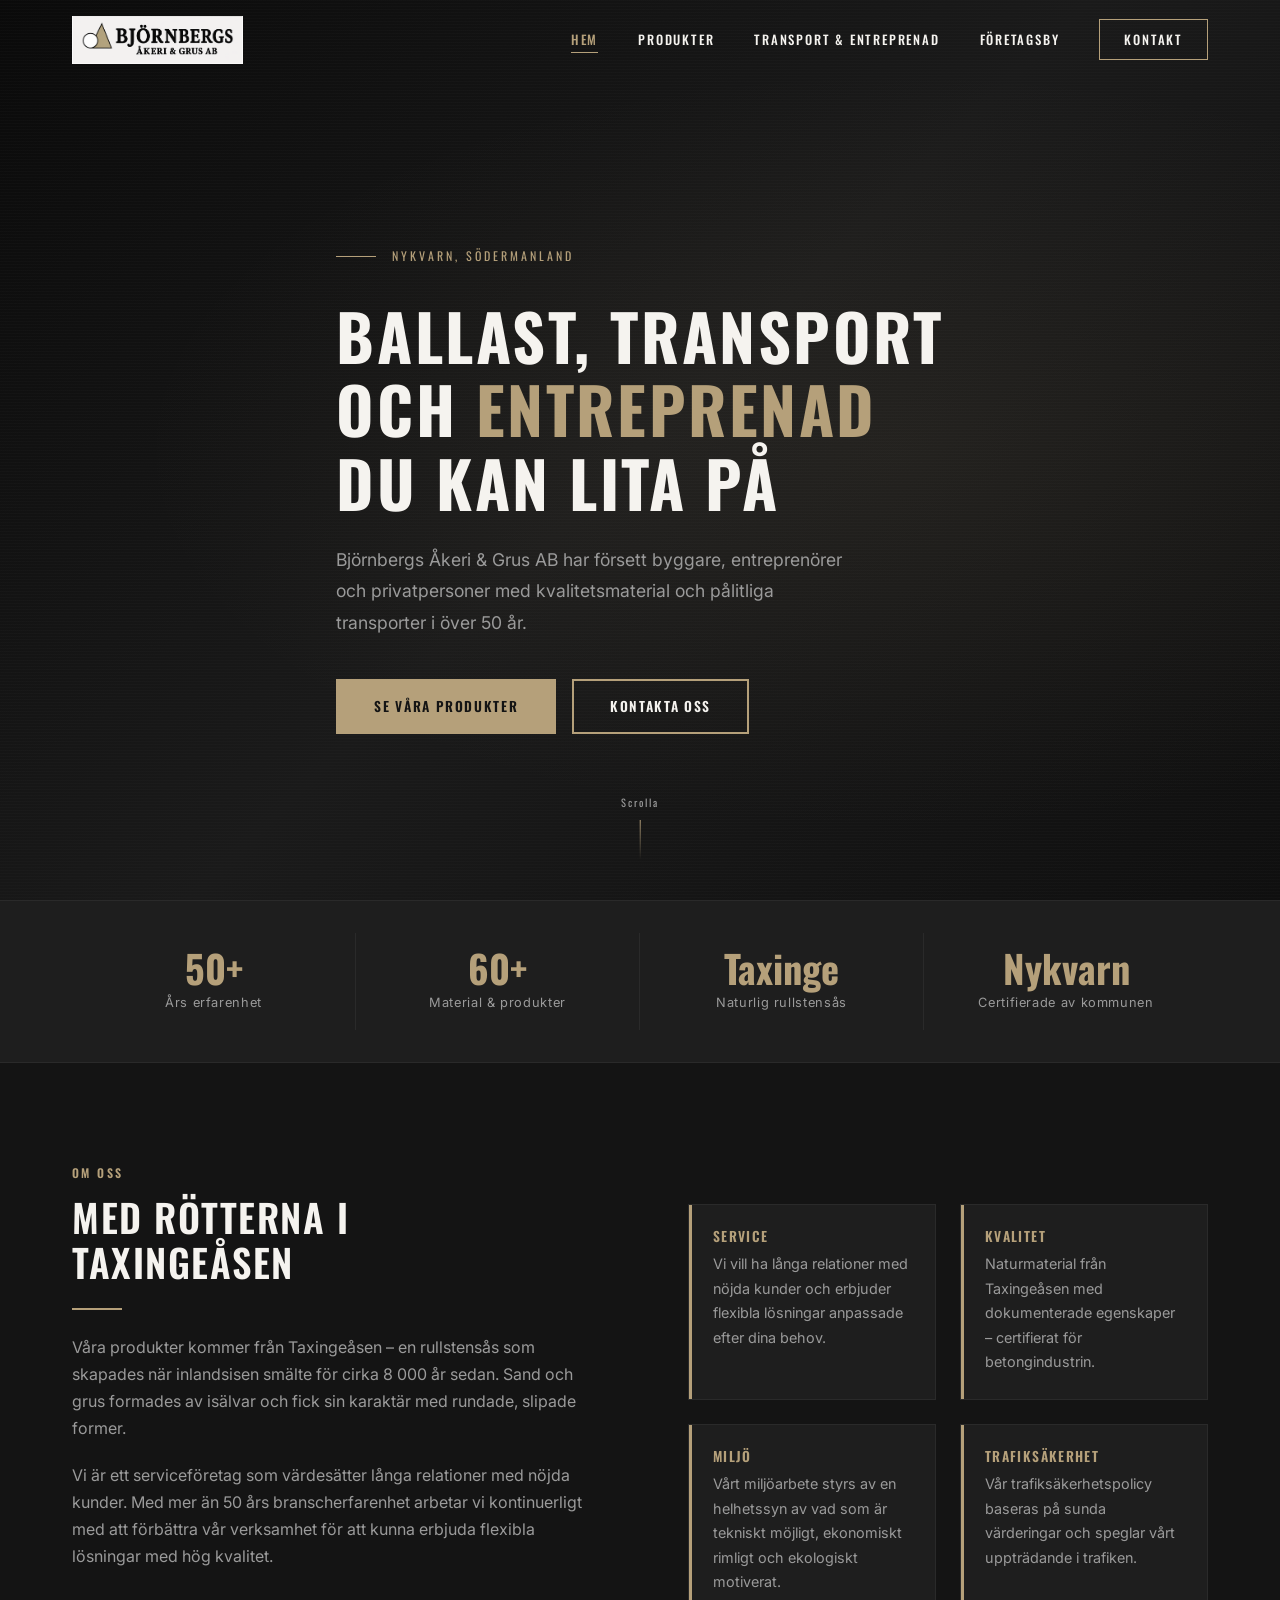
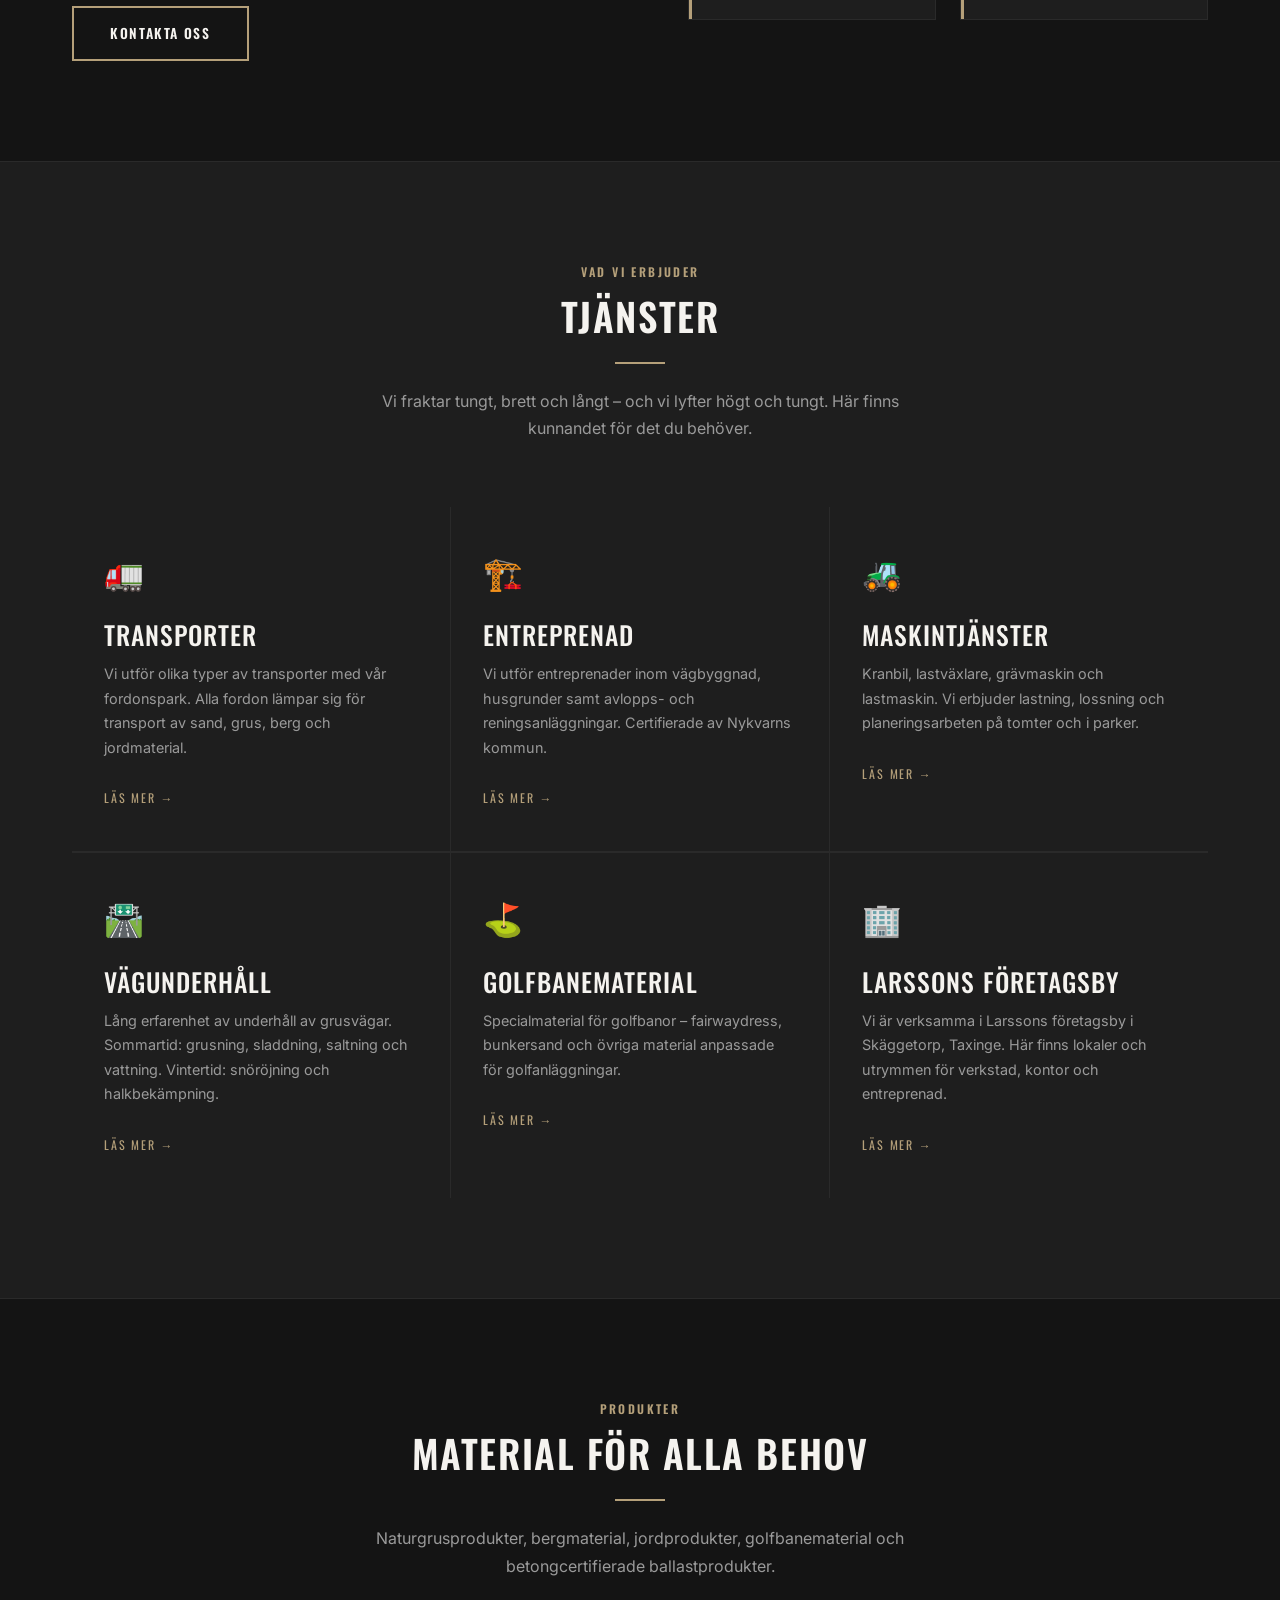
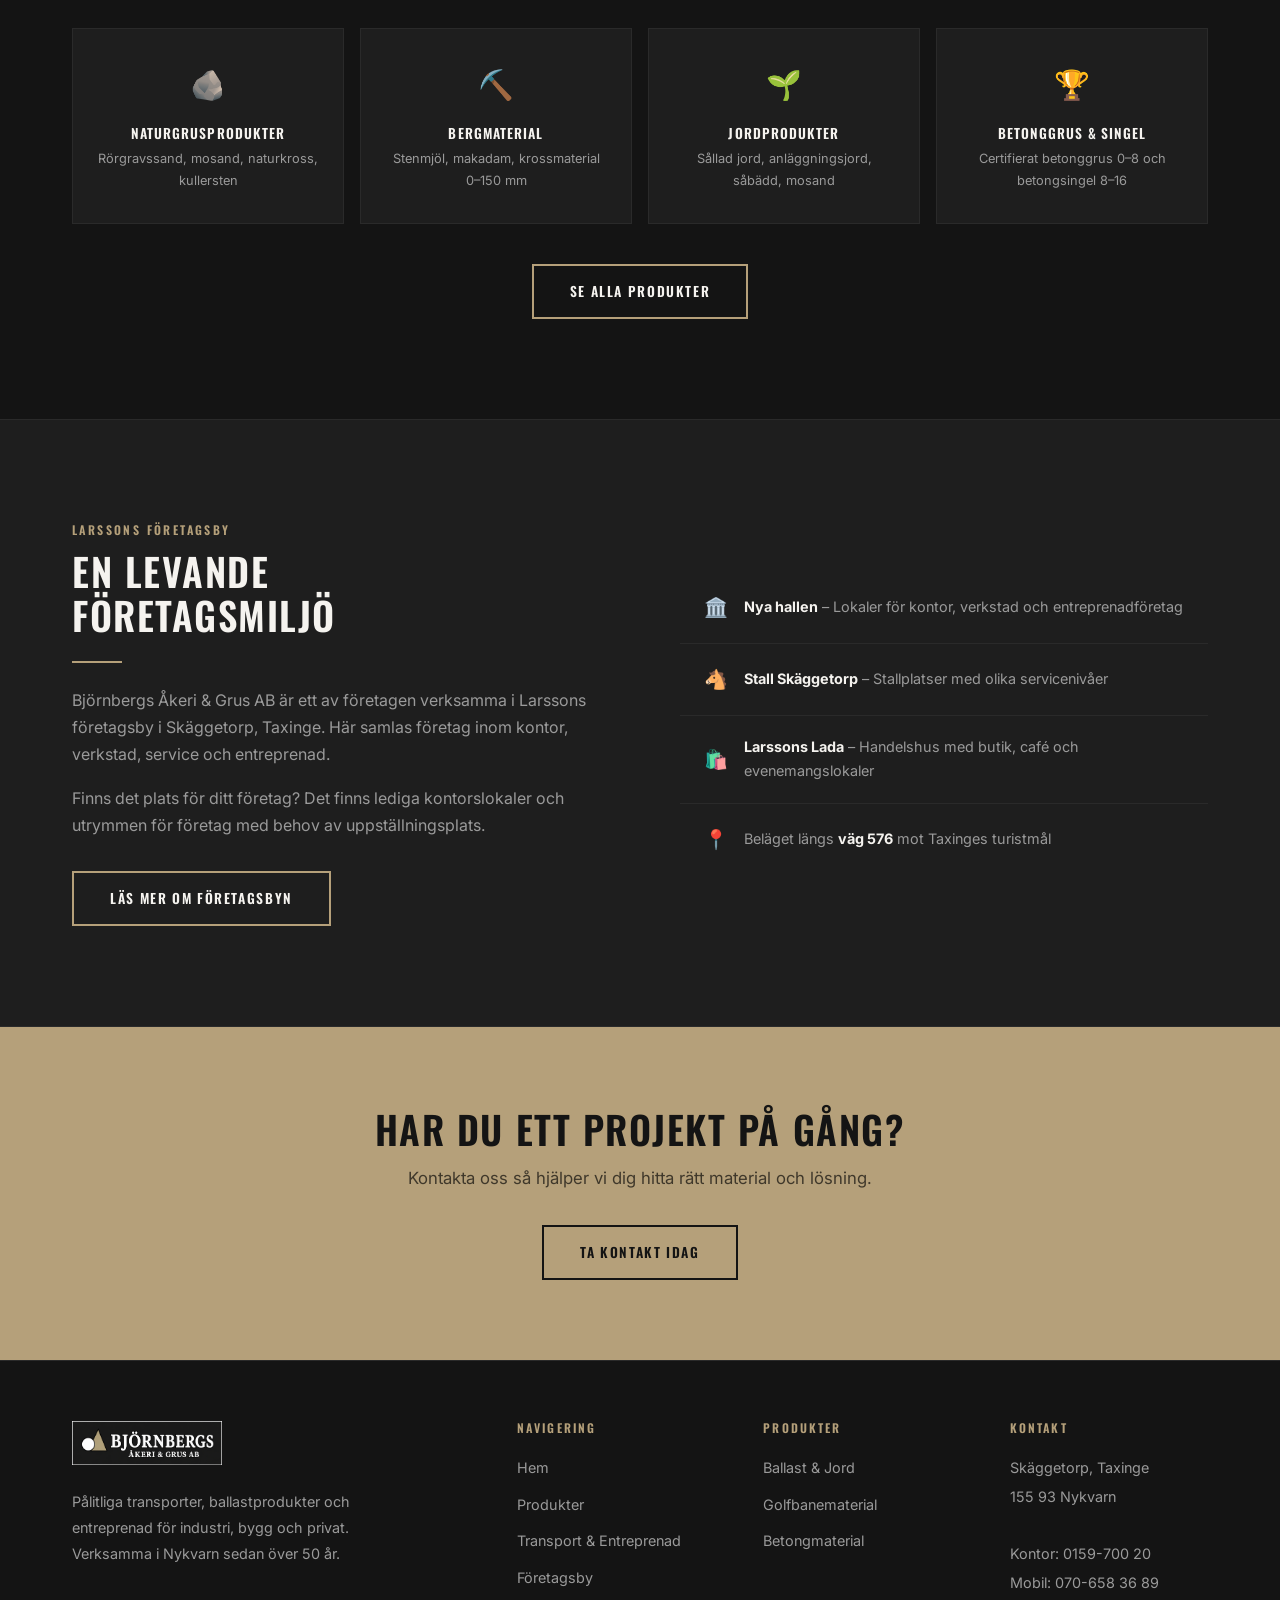
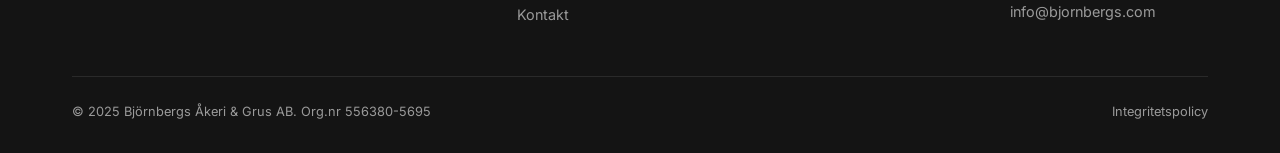
==== commit ceeb22cd: "new imagepath" ====
--- a/index.html
+++ b/index.html
@@ -340,7 +340,7 @@
       <div class="container">
         <div class="footer-grid">
           <div class="footer-brand">
-            <img src="assets/logo-white.png" alt="Björnbergs Åkeri & Grus AB" />
+            <img src="images/Logo-black.png" alt="Björnbergs Åkeri & Grus AB" />
             <p>
               Pålitliga transporter, ballastprodukter och entreprenad för
               industri, bygg och privat. Verksamma i Nykvarn sedan över 50 år.
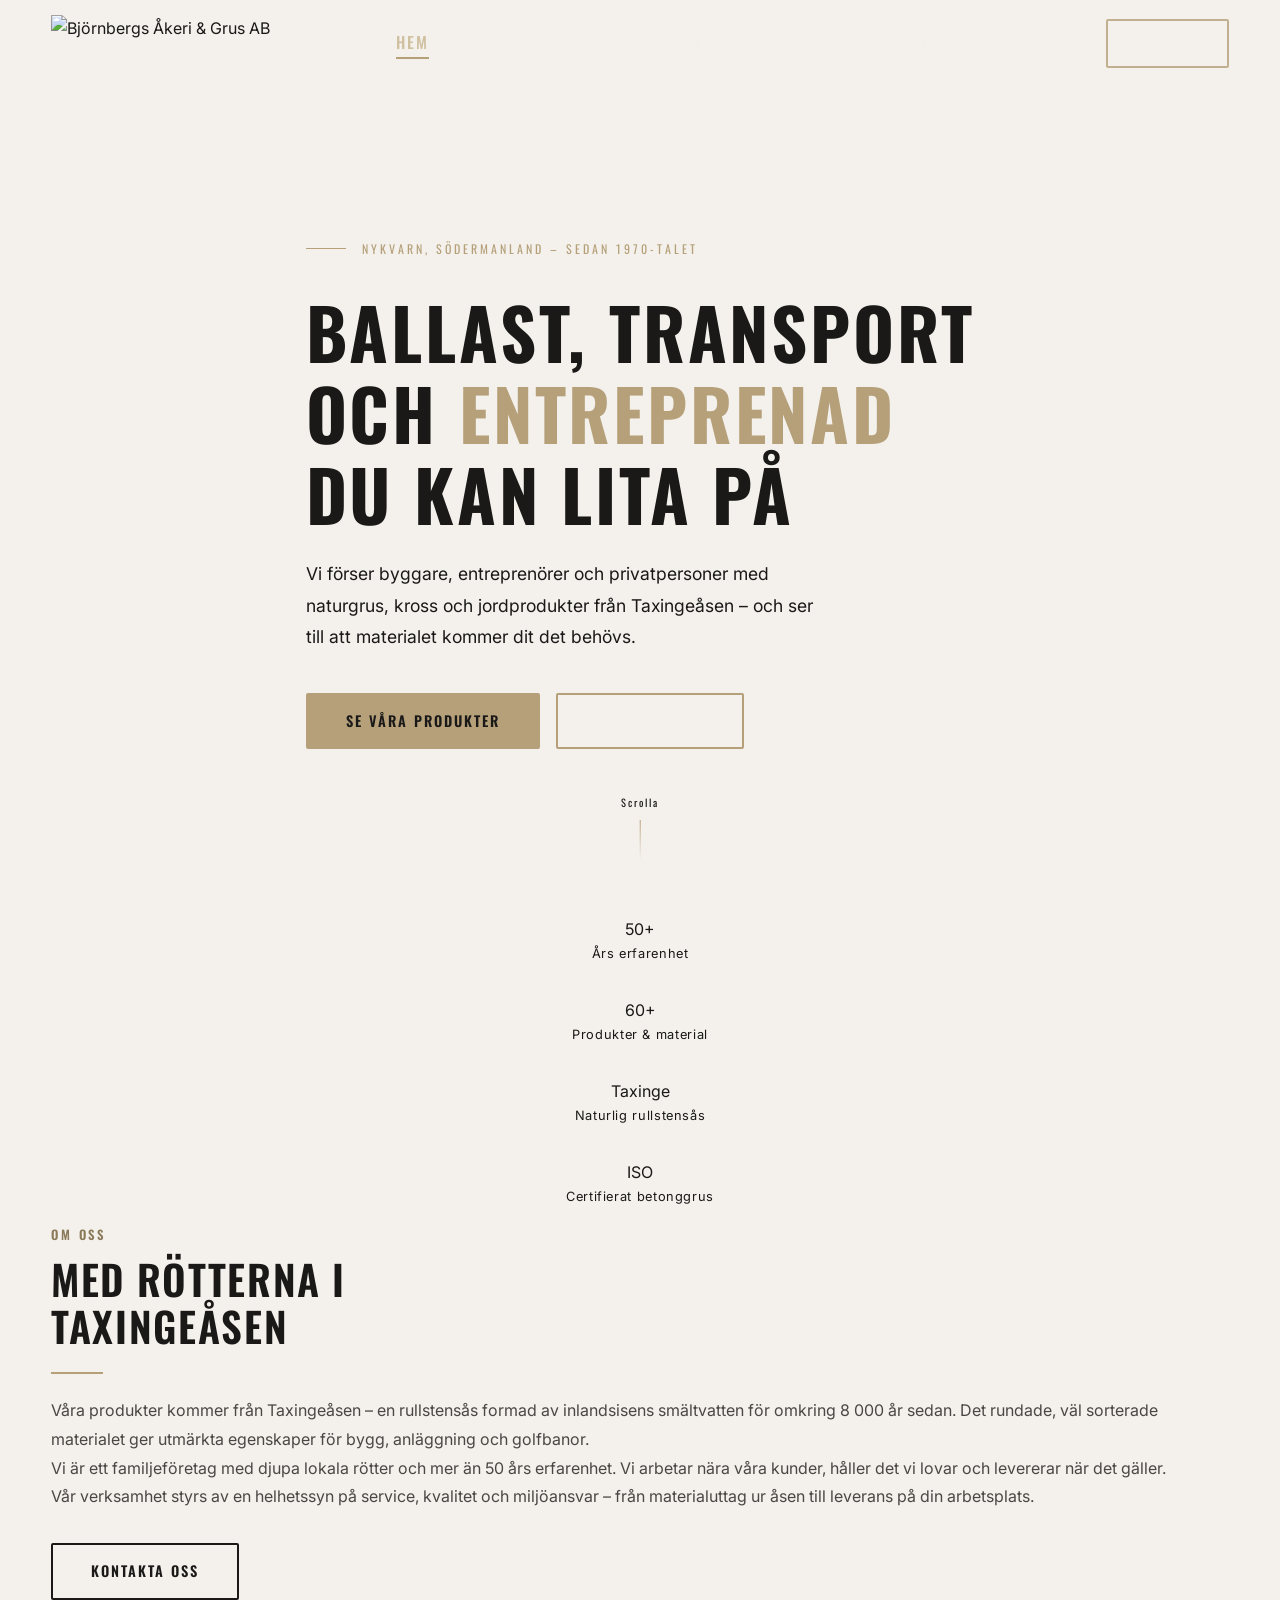
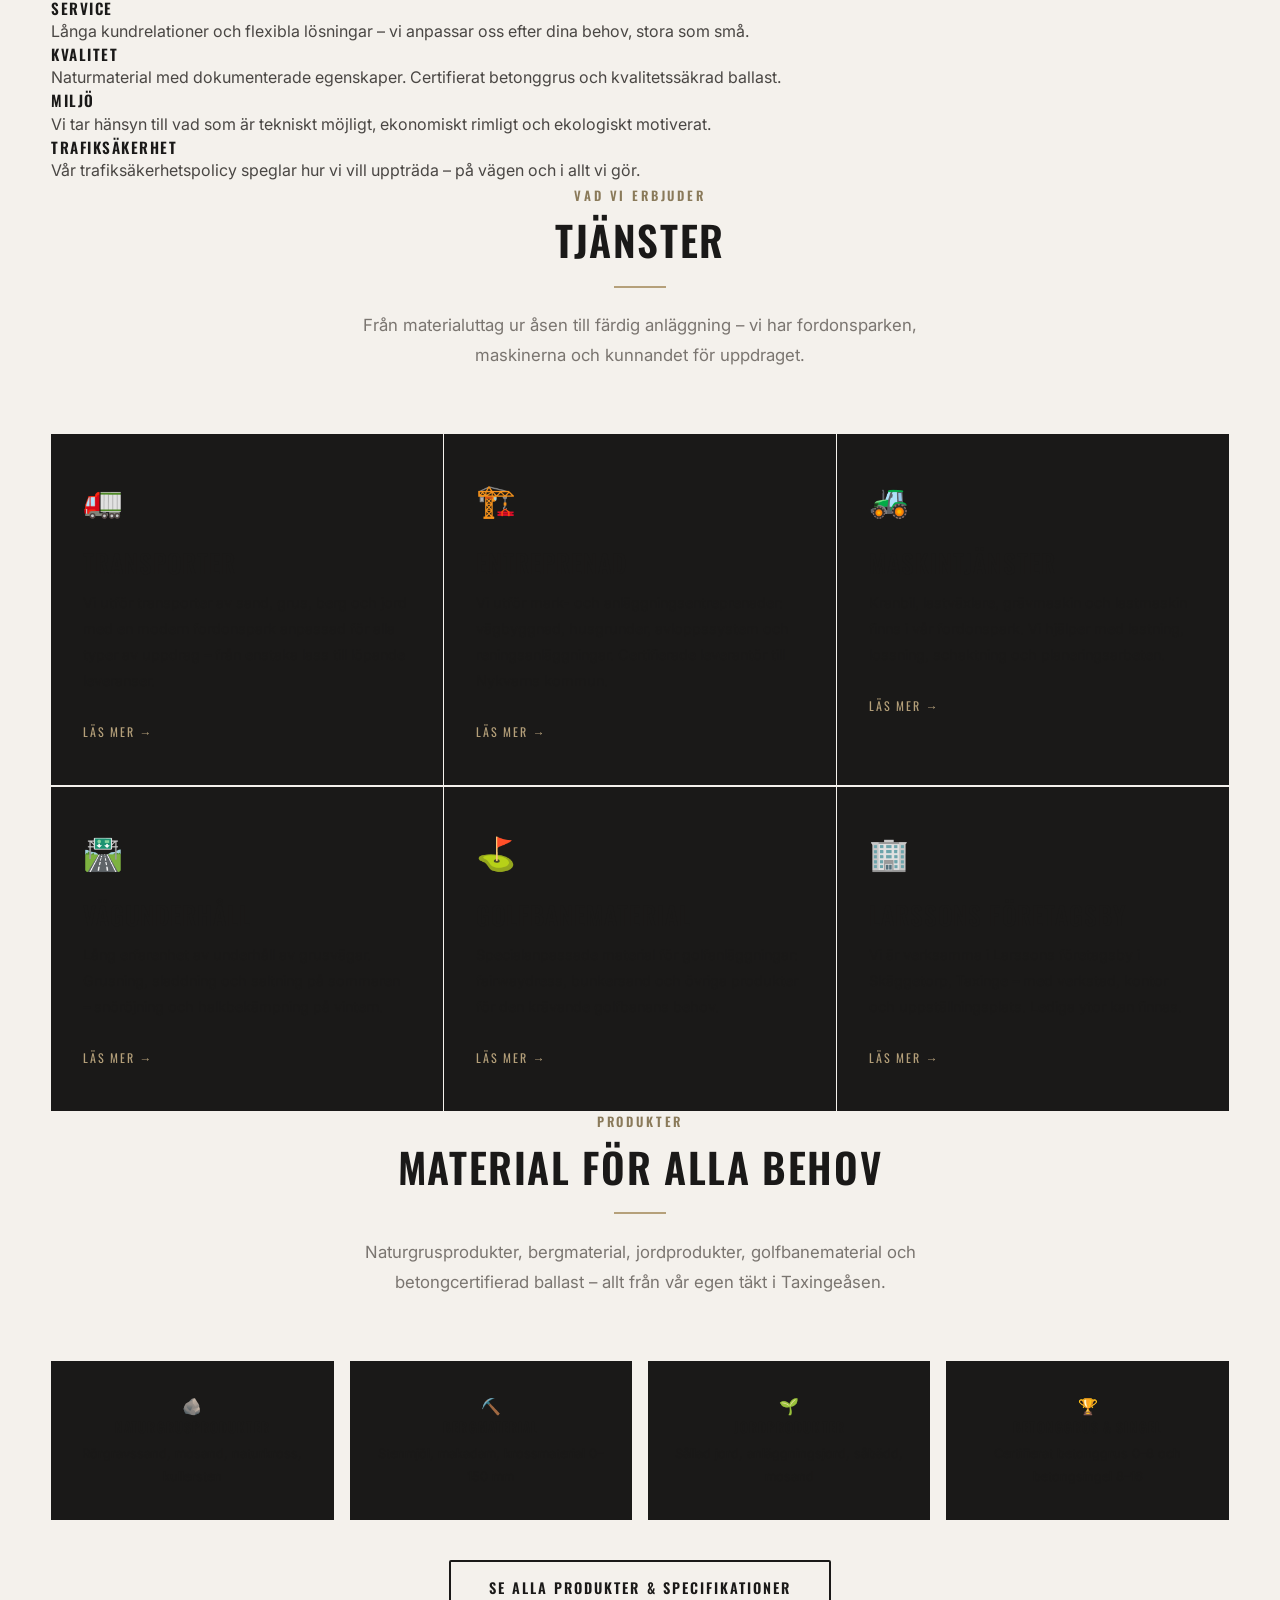
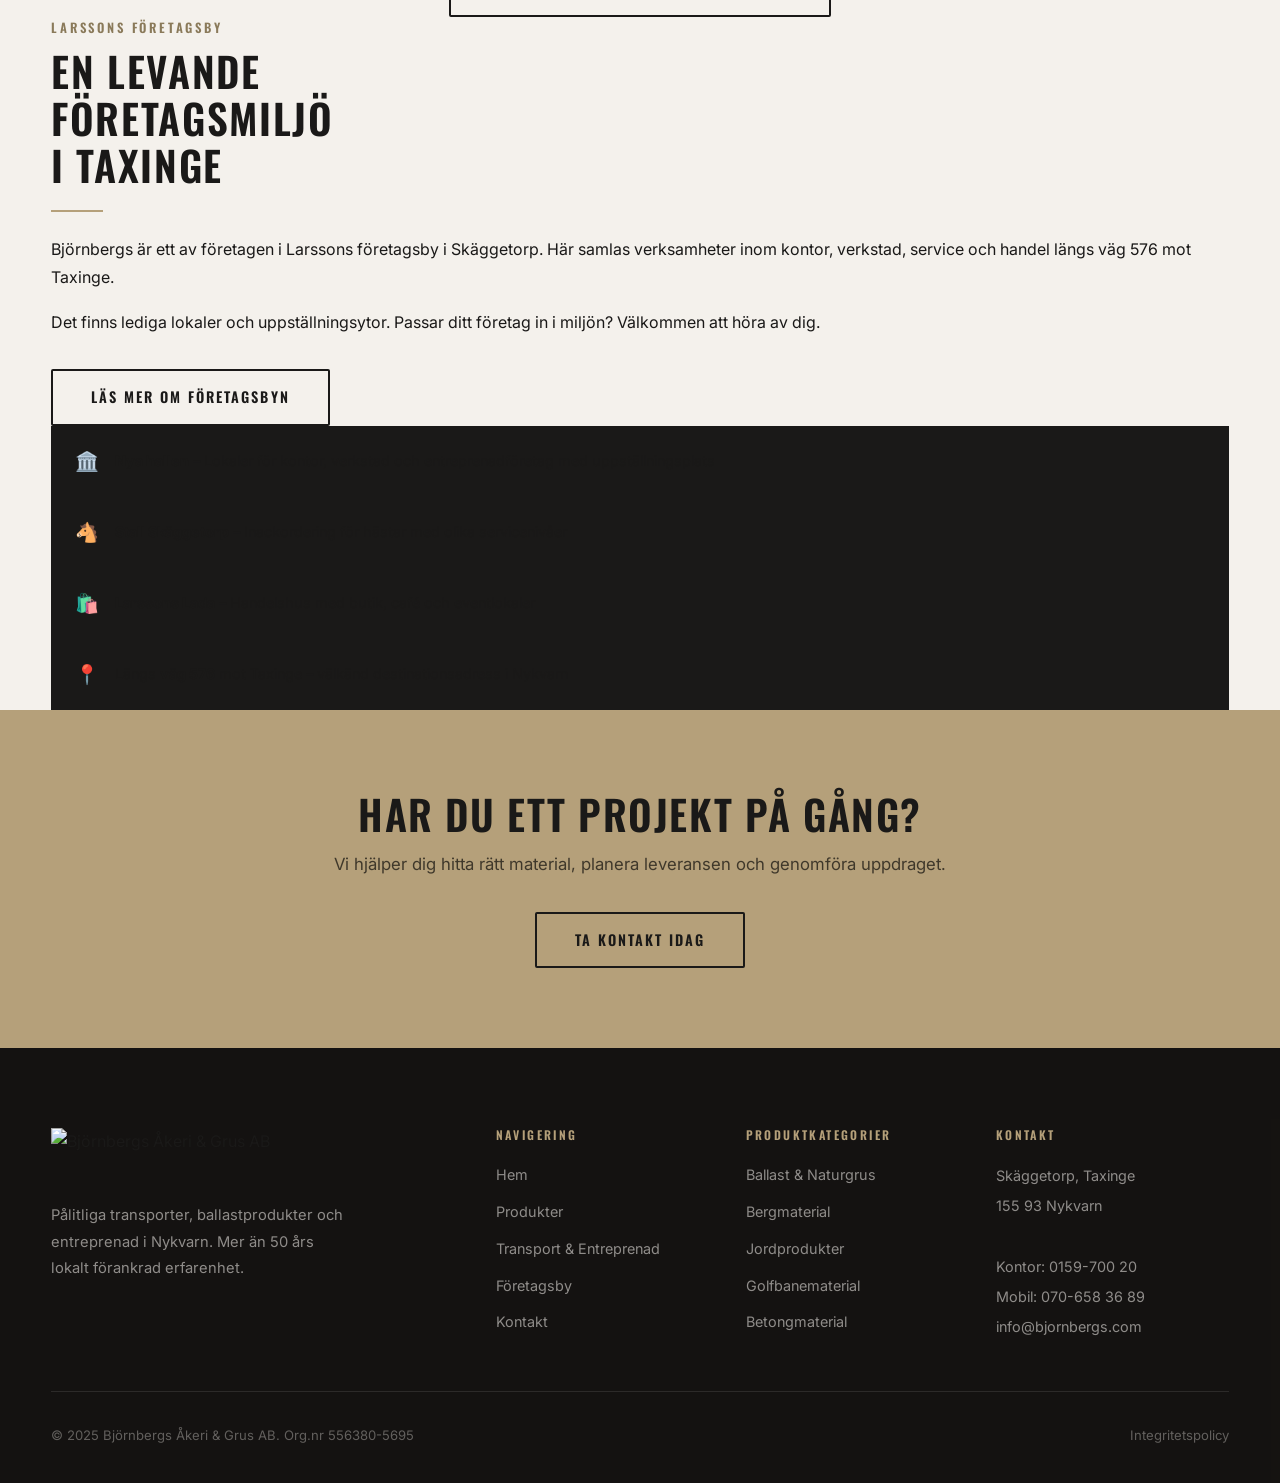
==== commit 2736426b: "added more files into this project" ====
--- a/index.html
+++ b/index.html
@@ -5,24 +5,26 @@
     <meta name="viewport" content="width=device-width, initial-scale=1.0" />
     <meta
       name="description"
-      content="Björnbergs Åkeri & Grus AB – Ballastprodukter, transporter och entreprenad i Nykvarn sedan över 50 år."
+      content="Björnbergs Åkeri & Grus AB – Ballastprodukter, transporter och entreprenad i Nykvarn. Mer än 50 års erfarenhet."
     />
-    <title>Björnbergs Åkeri & Grus AB</title>
+    <title>
+      Björnbergs Åkeri & Grus AB – Transport, Ballast & Entreprenad i Nykvarn
+    </title>
+    <link rel="stylesheet" href="css/index.css" />
     <link rel="stylesheet" href="css/style.css" />
-    <link rel="stylesheet" href="css/index.css" />
   </head>
   <body>
-    <!-- ── NAV ── -->
+    <!-- ══ NAV ══ -->
     <nav class="site-nav" id="siteNav">
       <div class="nav-inner">
         <a href="index.html" class="nav-logo">
           <img
-            src="images/Logo-white.png"
+            src="images/logo-white.png"
             alt="Björnbergs Åkeri & Grus AB"
             class="logo-white"
           />
           <img
-            src="images/Logo-black.png"
+            src="images/logo-black.png"
             alt="Björnbergs Åkeri & Grus AB"
             class="logo-black"
           />
@@ -34,15 +36,13 @@
             <a href="transport-entreprenad.html">Transport & Entreprenad</a>
           </li>
           <li><a href="foretagsby.html">Företagsby</a></li>
-          <li><a href="kontakt.html" class="nav-contact-btn">Kontakt</a></li>
         </ul>
-        <button class="hamburger" id="hamburger" aria-label="Meny">
+        <a href="kontakt.html" class="nav-cta">Kontakt</a>
+        <button class="hamburger" id="hamburger" aria-label="Öppna meny">
           <span></span><span></span><span></span>
         </button>
       </div>
     </nav>
-
-    <!-- Mobile menu -->
     <div class="mobile-menu" id="mobileMenu">
       <a href="index.html">Hem</a>
       <a href="produkter.html">Produkter</a>
@@ -51,22 +51,21 @@
       <a href="kontakt.html">Kontakt</a>
     </div>
 
-    <!-- ── HERO ── -->
+    <!-- ══ HERO ══ -->
     <section class="hero">
-      <div class="hero-bg"></div>
-      <div class="hero-texture"></div>
-      <div class="hero-content container">
+      <div class="hero-overlay"></div>
+      <div class="hero-content">
         <div class="hero-eyebrow">
           <div class="hero-eyebrow-line"></div>
-          <span>Nykvarn, Södermanland</span>
+          <span>Nykvarn, Södermanland – sedan 1970-talet</span>
         </div>
         <h1>
           Ballast, transport<br />och <em>entreprenad</em><br />du kan lita på
         </h1>
         <p class="hero-lead">
-          Björnbergs Åkeri & Grus AB har försett byggare, entreprenörer och
-          privatpersoner med kvalitetsmaterial och pålitliga transporter i över
-          50 år.
+          Vi förser byggare, entreprenörer och privatpersoner med naturgrus,
+          kross och jordprodukter från Taxingeåsen – och ser till att materialet
+          kommer dit det behövs.
         </p>
         <div class="hero-actions">
           <a href="produkter.html" class="btn btn-filled">Se våra produkter</a>
@@ -79,96 +78,98 @@
       </div>
     </section>
 
-    <!-- ── STATS BAR ── -->
-    <div class="stats-bar">
-      <div class="container">
-        <div class="stats-inner">
-          <div class="stat-item">
-            <div class="stat-number">50+</div>
-            <div class="stat-label">Års erfarenhet</div>
-          </div>
-          <div class="stat-item">
-            <div class="stat-number">60+</div>
-            <div class="stat-label">Material & produkter</div>
-          </div>
-          <div class="stat-item">
-            <div class="stat-number">Taxinge</div>
-            <div class="stat-label">Naturlig rullstensås</div>
-          </div>
-          <div class="stat-item">
-            <div class="stat-number">Nykvarn</div>
-            <div class="stat-label">Certifierade av kommunen</div>
-          </div>
+    <!-- ══ STATS BAND ══ -->
+    <div class="stats-band">
+      <div class="stats-grid">
+        <div class="stat-item">
+          <div class="stat-num">50+</div>
+          <div class="stat-label">Års erfarenhet</div>
+        </div>
+        <div class="stat-item">
+          <div class="stat-num">60+</div>
+          <div class="stat-label">Produkter & material</div>
+        </div>
+        <div class="stat-item">
+          <div class="stat-num">Taxinge</div>
+          <div class="stat-label">Naturlig rullstensås</div>
+        </div>
+        <div class="stat-item">
+          <div class="stat-num">ISO</div>
+          <div class="stat-label">Certifierat betonggrus</div>
         </div>
       </div>
     </div>
 
-    <!-- ── OM OSS ── -->
-    <section class="om-intro">
-      <div class="container">
-        <div class="om-intro-grid">
-          <div class="om-intro-text">
+    <!-- ══ OM OSS ══ -->
+    <section class="om-section full-width">
+      <div class="inner">
+        <div class="om-grid">
+          <div class="om-text">
             <span class="section-label">Om oss</span>
             <h2>Med rötterna i<br />Taxingeåsen</h2>
             <div class="divider"></div>
             <p>
-              Våra produkter kommer från Taxingeåsen – en rullstensås som
-              skapades när inlandsisen smälte för cirka 8&nbsp;000 år sedan.
-              Sand och grus formades av isälvar och fick sin karaktär med
-              rundade, slipade former.
-            </p>
-            <p>
-              Vi är ett serviceföretag som värdesätter långa relationer med
-              nöjda kunder. Med mer än 50 års branscherfarenhet arbetar vi
-              kontinuerligt med att förbättra vår verksamhet för att kunna
-              erbjuda flexibla lösningar med hög kvalitet.
-            </p>
-            <a href="kontakt.html" class="btn mt-2">Kontakta oss</a>
-          </div>
-          <div class="om-values">
-            <div class="value-card">
+              Våra produkter kommer från Taxingeåsen – en rullstensås formad av
+              inlandsisens smältvatten för omkring 8 000 år sedan. Det rundade,
+              väl sorterade materialet ger utmärkta egenskaper för bygg,
+              anläggning och golfbanor.
+            </p>
+            <p>
+              Vi är ett familjeföretag med djupa lokala rötter och mer än 50 års
+              erfarenhet. Vi arbetar nära våra kunder, håller det vi lovar och
+              levererar när det gäller.
+            </p>
+            <p>
+              Vår verksamhet styrs av en helhetssyn på service, kvalitet och
+              miljöansvar – från materialuttag ur åsen till leverans på din
+              arbetsplats.
+            </p>
+            <a href="kontakt.html" class="btn btn-dark mt-md">Kontakta oss</a>
+          </div>
+          <div class="om-cards">
+            <div class="om-card">
               <h4>Service</h4>
               <p>
-                Vi vill ha långa relationer med nöjda kunder och erbjuder
-                flexibla lösningar anpassade efter dina behov.
-              </p>
-            </div>
-            <div class="value-card">
+                Långa kundrelationer och flexibla lösningar – vi anpassar oss
+                efter dina behov, stora som små.
+              </p>
+            </div>
+            <div class="om-card">
               <h4>Kvalitet</h4>
               <p>
-                Naturmaterial från Taxingeåsen med dokumenterade egenskaper –
-                certifierat för betongindustrin.
-              </p>
-            </div>
-            <div class="value-card">
+                Naturmaterial med dokumenterade egenskaper. Certifierat
+                betonggrus och kvalitetssäkrad ballast.
+              </p>
+            </div>
+            <div class="om-card">
               <h4>Miljö</h4>
               <p>
-                Vårt miljöarbete styrs av en helhetssyn av vad som är tekniskt
-                möjligt, ekonomiskt rimligt och ekologiskt motiverat.
-              </p>
-            </div>
-            <div class="value-card">
+                Vi tar hänsyn till vad som är tekniskt möjligt, ekonomiskt
+                rimligt och ekologiskt motiverat.
+              </p>
+            </div>
+            <div class="om-card">
               <h4>Trafiksäkerhet</h4>
               <p>
-                Vår trafiksäkerhetspolicy baseras på sunda värderingar och
-                speglar vårt uppträdande i trafiken.
-              </p>
-            </div>
-          </div>
-        </div>
-      </div>
-    </section>
-
-    <!-- ── TJÄNSTER ── -->
-    <section class="tjanster">
-      <div class="container">
+                Vår trafiksäkerhetspolicy speglar hur vi vill uppträda – på
+                vägen och i allt vi gör.
+              </p>
+            </div>
+          </div>
+        </div>
+      </div>
+    </section>
+
+    <!-- ══ TJÄNSTER ══ -->
+    <section class="tjanster-section full-width">
+      <div class="inner">
         <div class="section-header">
           <span class="section-label">Vad vi erbjuder</span>
           <h2>Tjänster</h2>
           <div class="divider divider-center"></div>
           <p>
-            Vi fraktar tungt, brett och långt – och vi lyfter högt och tungt.
-            Här finns kunnandet för det du behöver.
+            Från materialuttag ur åsen till färdig anläggning – vi har
+            fordonsparken, maskinerna och kunnandet för uppdraget.
           </p>
         </div>
         <div class="tjanster-grid">
@@ -176,9 +177,9 @@
             <span class="tjanst-icon">🚛</span>
             <h3>Transporter</h3>
             <p>
-              Vi utför olika typer av transporter med vår fordonspark. Alla
-              fordon lämpar sig för transport av sand, grus, berg och
-              jordmaterial.
+              Vi utför transporter av sand, grus, berg och jord med en modern
+              fordonspark anpassad för alla typer av uppdrag – från enstaka lass
+              till löpande leveranser.
             </p>
             <a href="transport-entreprenad.html" class="tjanst-link">Läs mer</a>
           </div>
@@ -186,8 +187,9 @@
             <span class="tjanst-icon">🏗️</span>
             <h3>Entreprenad</h3>
             <p>
-              Vi utför entreprenader inom vägbyggnad, husgrunder samt avlopps-
-              och reningsanläggningar. Certifierade av Nykvarns kommun.
+              Vi utför mark- och anläggningsentreprenader: vägbyggnad,
+              husgrunder, avloppssystem och reningsanläggningar. Certifierade
+              leverantör till Nykvarns kommun.
             </p>
             <a href="transport-entreprenad.html" class="tjanst-link">Läs mer</a>
           </div>
@@ -195,8 +197,9 @@
             <span class="tjanst-icon">🚜</span>
             <h3>Maskintjänster</h3>
             <p>
-              Kranbil, lastväxlare, grävmaskin och lastmaskin. Vi erbjuder
-              lastning, lossning och planeringsarbeten på tomter och i parker.
+              Kranbil, lastväxlare, grävmaskin och lastmaskin finns i vår
+              fordonspark. Vi hjälper med lastning, lossning, schaktning och
+              planeringsarbeten.
             </p>
             <a href="transport-entreprenad.html" class="tjanst-link">Läs mer</a>
           </div>
@@ -204,9 +207,8 @@
             <span class="tjanst-icon">🛣️</span>
             <h3>Vägunderhåll</h3>
             <p>
-              Lång erfarenhet av underhåll av grusvägar. Sommartid: grusning,
-              sladdning, saltning och vattning. Vintertid: snöröjning och
-              halkbekämpning.
+              Lång erfarenhet av underhåll av grusvägar. Grusning, sladdning och
+              saltning på sommaren – snöröjning och halkbekämpning på vintern.
             </p>
             <a href="transport-entreprenad.html" class="tjanst-link">Läs mer</a>
           </div>
@@ -214,8 +216,8 @@
             <span class="tjanst-icon">⛳</span>
             <h3>Golfbanematerial</h3>
             <p>
-              Specialmaterial för golfbanor – fairwaydress, bunkersand och
-              övriga material anpassade för golfanläggningar.
+              Specialanpassade material för golfanläggningar: fairwaydress,
+              bunkersand och övriga produkter för den krävande golfbanans behov.
             </p>
             <a href="produkter.html" class="tjanst-link">Läs mer</a>
           </div>
@@ -223,8 +225,8 @@
             <span class="tjanst-icon">🏢</span>
             <h3>Larssons Företagsby</h3>
             <p>
-              Vi är verksamma i Larssons företagsby i Skäggetorp, Taxinge. Här
-              finns lokaler och utrymmen för verkstad, kontor och entreprenad.
+              Vi är verksamma i Larssons företagsby i Skäggetorp, Taxinge – med
+              verkstad, kontor och uppställningsplats. Lediga ytor kan finnas.
             </p>
             <a href="foretagsby.html" class="tjanst-link">Läs mer</a>
           </div>
@@ -232,118 +234,125 @@
       </div>
     </section>
 
-    <!-- ── PRODUKTER HIGHLIGHT ── -->
-    <section class="produkter-highlight">
-      <div class="container">
+    <!-- ══ PRODUKTER HIGHLIGHT ══ -->
+    <section class="produkter-section full-width">
+      <div class="inner">
         <div class="section-header">
           <span class="section-label">Produkter</span>
           <h2>Material för alla behov</h2>
           <div class="divider divider-center"></div>
           <p>
             Naturgrusprodukter, bergmaterial, jordprodukter, golfbanematerial
-            och betongcertifierade ballastprodukter.
+            och betongcertifierad ballast – allt från vår egen täkt i
+            Taxingeåsen.
           </p>
         </div>
         <div class="produkt-grid">
           <div class="produkt-tile">
-            <div class="produkt-tile-icon">🪨</div>
+            <div class="produkt-icon">🪨</div>
             <h4>Naturgrusprodukter</h4>
             <p>Rörgravssand, mosand, naturkross, kullersten</p>
           </div>
           <div class="produkt-tile">
-            <div class="produkt-tile-icon">⛏️</div>
+            <div class="produkt-icon">⛏️</div>
             <h4>Bergmaterial</h4>
             <p>Stenmjöl, makadam, krossmaterial 0–150 mm</p>
           </div>
           <div class="produkt-tile">
-            <div class="produkt-tile-icon">🌱</div>
+            <div class="produkt-icon">🌱</div>
             <h4>Jordprodukter</h4>
             <p>Sållad jord, anläggningsjord, såbädd, mosand</p>
           </div>
           <div class="produkt-tile">
-            <div class="produkt-tile-icon">🏆</div>
+            <div class="produkt-icon">🏆</div>
             <h4>Betonggrus & Singel</h4>
             <p>Certifierat betonggrus 0–8 och betongsingel 8–16</p>
           </div>
         </div>
         <div class="text-center">
-          <a href="produkter.html" class="btn">Se alla produkter</a>
-        </div>
-      </div>
-    </section>
-
-    <!-- ── FÖRETAGSBY TEASER ── -->
-    <section class="foretagsby-teaser">
-      <div class="container">
-        <div class="foretagsby-inner">
+          <a href="produkter.html" class="btn btn-dark"
+            >Se alla produkter & specifikationer</a
+          >
+        </div>
+      </div>
+    </section>
+
+    <!-- ══ FÖRETAGSBY TEASER ══ -->
+    <section class="foretagsby-section full-width">
+      <div class="inner">
+        <div class="foretagsby-grid">
           <div class="foretagsby-text">
             <span class="section-label">Larssons Företagsby</span>
-            <h2>En levande<br />företagsmiljö</h2>
+            <h2>En levande<br />företagsmiljö<br />i Taxinge</h2>
             <div class="divider"></div>
             <p>
-              Björnbergs Åkeri & Grus AB är ett av företagen verksamma i
-              Larssons företagsby i Skäggetorp, Taxinge. Här samlas företag inom
-              kontor, verkstad, service och entreprenad.
-            </p>
-            <p>
-              Finns det plats för ditt företag? Det finns lediga kontorslokaler
-              och utrymmen för företag med behov av uppställningsplats.
-            </p>
-            <a href="foretagsby.html" class="btn mt-2"
+              Björnbergs är ett av företagen i Larssons företagsby i Skäggetorp.
+              Här samlas verksamheter inom kontor, verkstad, service och handel
+              längs väg 576 mot Taxinge.
+            </p>
+            <p>
+              Det finns lediga lokaler och uppställningsytor. Passar ditt
+              företag in i miljön? Välkommen att höra av dig.
+            </p>
+            <a href="foretagsby.html" class="btn btn-dark mt-md"
               >Läs mer om företagsbyn</a
             >
           </div>
-          <div class="foretagsby-facts">
+          <div class="facts-list">
             <div class="fact-row">
               <span class="fact-icon">🏛️</span>
               <p>
                 <strong>Nya hallen</strong> – Lokaler för kontor, verkstad och
-                entreprenadföretag
+                entreprenadföretag med uppställningsplats
               </p>
             </div>
             <div class="fact-row">
               <span class="fact-icon">🐴</span>
               <p>
-                <strong>Stall Skäggetorp</strong> – Stallplatser med olika
-                servicenivåer
+                <strong>Stall Skäggetorp</strong> – Inackordering för hästar med
+                olika servicenivåer
               </p>
             </div>
             <div class="fact-row">
               <span class="fact-icon">🛍️</span>
               <p>
                 <strong>Larssons Lada</strong> – Handelshus med butik, café och
-                evenemangslokaler
+                eventlokaler
               </p>
             </div>
             <div class="fact-row">
               <span class="fact-icon">📍</span>
               <p>
-                Beläget längs <strong>väg 576</strong> mot Taxinges turistmål
-              </p>
-            </div>
-          </div>
-        </div>
-      </div>
-    </section>
-
-    <!-- ── CTA BAND ── -->
-    <section class="cta-band">
-      <div class="container">
+                Längs <strong>väg 576</strong> mot Taxinge – välkänd
+                destinationsadress i Nykvarn
+              </p>
+            </div>
+          </div>
+        </div>
+      </div>
+    </section>
+
+    <!-- ══ CTA BAND ══ -->
+    <section class="cta-band full-width">
+      <div class="inner">
         <h2>Har du ett projekt på gång?</h2>
-        <p>Kontakta oss så hjälper vi dig hitta rätt material och lösning.</p>
+        <p>
+          Vi hjälper dig hitta rätt material, planera leveransen och genomföra
+          uppdraget.
+        </p>
         <a href="kontakt.html" class="btn">Ta kontakt idag</a>
       </div>
     </section>
 
-    <!-- ── FOOTER ── -->
-    <footer class="site-footer">
-      <div class="container">
+    <!-- ══ FOOTER ══ -->
+    <footer class="site-footer full-width">
+      <div class="footer-inner">
         <div class="footer-grid">
           <div class="footer-brand">
-            <img src="images/Logo-black.png" alt="Björnbergs Åkeri & Grus AB" />
-            <p>
-              Pålitliga transporter, ballastprodukter och entreprenad för
-              industri, bygg och privat. Verksamma i Nykvarn sedan över 50 år.
+            <img src="images/logo-white.png" alt="Björnbergs Åkeri & Grus AB" />
+            <p>
+              Pålitliga transporter, ballastprodukter och entreprenad i Nykvarn.
+              Mer än 50 års lokalt förankrad erfarenhet.
             </p>
           </div>
           <div class="footer-col">
@@ -359,9 +368,11 @@
             </ul>
           </div>
           <div class="footer-col">
-            <h4>Produkter</h4>
+            <h4>Produktkategorier</h4>
             <ul>
-              <li><a href="produkter.html#ballast">Ballast & Jord</a></li>
+              <li><a href="produkter.html#ballast">Ballast & Naturgrus</a></li>
+              <li><a href="produkter.html#berg">Bergmaterial</a></li>
+              <li><a href="produkter.html#jord">Jordprodukter</a></li>
               <li><a href="produkter.html#golf">Golfbanematerial</a></li>
               <li><a href="produkter.html#betong">Betongmaterial</a></li>
             </ul>
@@ -385,11 +396,15 @@
     </footer>
 
     <script>
-      // ── Scrolled nav ──
+      // ── Sticky nav scroll ──
       const nav = document.getElementById("siteNav");
-      window.addEventListener("scroll", () => {
-        nav.classList.toggle("scrolled", window.scrollY > 60);
-      });
+      window.addEventListener(
+        "scroll",
+        () => {
+          nav.classList.toggle("scrolled", window.scrollY > 60);
+        },
+        { passive: true },
+      );
 
       // ── Hamburger ──
       const hamburger = document.getElementById("hamburger");
--- a/css/style.css
+++ b/css/style.css
@@ -1,118 +1,178 @@
 /* ============================================
    BJÖRNBERGS ÅKERI & GRUS AB
-   style.css – Global tokens, nav, footer
+   style.css – Globalt: tokens, nav, footer
    ============================================ */
 
 @import url('https://fonts.googleapis.com/css2?family=Oswald:wght@400;500;600;700&family=Inter:wght@300;400;500;600&display=swap');
 
-/* ── Tokens ── */
+/* ── Design tokens ── */
 :root {
-  --black:       #141414;
-  --dark:        #1e1e1e;
-  --mid:         #2a2a2a;
-  --gold:        #b5a07a;
-  --gold-light:  #cfc0a0;
-  --gold-dark:   #8a7a5a;
-  --white:       #f5f3ef;
-  --gray:        #9a9a9a;
-  --light-gray:  #e8e5df;
-
+  /* Ljus palett */
+  --bg:           #f4f1ec;
+  --bg-alt:       #ede9e2;
+  --bg-card:      #ffffff;
+  --border:       #ddd9d0;
+
+  /* Mörkt */
+  --dark:         #1a1918;
+  --dark-mid:     #2c2a28;
+  --dark-soft:    #3d3b38;
+
+  /* Guld / accent */
+  --gold:         #b5a07a;
+  --gold-dark:    #8a7a5a;
+  --gold-light:   #cfc0a0;
+
+  /* Text */
+  --text:         #1a1918;
+  --text-mid:     #4a4744;
+  --text-muted:   #7a7570;
+  --text-light:   #f4f1ec;
+
+  /* Typografi */
   --font-heading: 'Oswald', sans-serif;
   --font-body:    'Inter', sans-serif;
 
-  --nav-height: 80px;
-  --section-pad: 100px 0;
-  --max-width: 1200px;
-
-  --transition: 0.3s ease;
-  --radius: 2px;
+  /* Layout */
+  --nav-height:   88px;
+  --transition:   0.3s ease;
+  --radius:       2px;
 }
 
 /* ── Reset ── */
 *, *::before, *::after { box-sizing: border-box; margin: 0; padding: 0; }
 html { scroll-behavior: smooth; }
 body {
-  background: var(--black);
-  color: var(--white);
+  background: var(--bg);
+  color: var(--text);
   font-family: var(--font-body);
   font-size: 16px;
   line-height: 1.7;
   -webkit-font-smoothing: antialiased;
 }
 img { max-width: 100%; display: block; }
-a { color: inherit; text-decoration: none; }
+a  { color: inherit; text-decoration: none; }
 ul { list-style: none; }
 
-/* ── Typography ── */
+/* ── Typografi ── */
 h1, h2, h3, h4 {
   font-family: var(--font-heading);
   text-transform: uppercase;
   letter-spacing: 0.04em;
   line-height: 1.15;
-}
-h1 { font-size: clamp(2.4rem, 5vw, 4rem); font-weight: 700; }
-h2 { font-size: clamp(1.8rem, 3vw, 2.6rem); font-weight: 600; }
-h3 { font-size: clamp(1.2rem, 2vw, 1.6rem); font-weight: 500; }
-h4 { font-size: 1rem; font-weight: 600; letter-spacing: 0.1em; }
-p  { font-size: 1rem; color: var(--light-gray); }
-
-.gold { color: var(--gold); }
+  color: var(--text);
+}
+h1 { font-size: clamp(2.6rem, 5.5vw, 4.4rem); font-weight: 700; }
+h2 { font-size: clamp(1.8rem, 3.2vw, 2.8rem); font-weight: 600; }
+h3 { font-size: clamp(1.2rem, 2vw, 1.6rem);   font-weight: 500; }
+h4 { font-size: 0.95rem; font-weight: 600; letter-spacing: 0.1em; }
+p  { color: var(--text-mid); line-height: 1.8; }
+
 .section-label {
   font-family: var(--font-heading);
-  font-size: 0.75rem;
+  font-size: 0.8rem;
   font-weight: 600;
-  letter-spacing: 0.2em;
-  text-transform: uppercase;
-  color: var(--gold);
+  letter-spacing: 0.22em;
+  text-transform: uppercase;
+  color: var(--gold-dark);
   display: block;
-  margin-bottom: 0.75rem;
-}
-
-/* ── Container ── */
-.container {
-  max-width: var(--max-width);
+  margin-bottom: 0.6rem;
+}
+
+/* ── Full-bredd wrapper ── */
+.full-width { width: 100%; }
+
+/* Innehållsbredd – max 1400px, inga sidmarginaler på sektionsnivå */
+.inner {
+  max-width: 1400px;
   margin: 0 auto;
-  padding: 0 2rem;
-}
-
-/* ── Buttons ── */
+  padding: 0 4vw;
+}
+
+/* ── Knappar ── */
 .btn {
   display: inline-block;
   font-family: var(--font-heading);
-  font-size: 0.85rem;
+  font-size: 0.9rem;
   font-weight: 600;
-  letter-spacing: 0.12em;
-  text-transform: uppercase;
-  padding: 14px 36px;
+  letter-spacing: 0.14em;
+  text-transform: uppercase;
+  padding: 14px 38px;
   border: 2px solid var(--gold);
-  color: var(--white);
+  color: var(--text-light);
   background: transparent;
   cursor: pointer;
-  transition: background var(--transition), color var(--transition);
+  transition: background var(--transition), color var(--transition), border-color var(--transition);
+  border-radius: var(--radius);
 }
 .btn:hover {
   background: var(--gold);
-  color: var(--black);
+  color: var(--dark);
+}
+.btn-dark {
+  border-color: var(--dark);
+  color: var(--dark);
+}
+.btn-dark:hover {
+  background: var(--dark);
+  color: var(--text-light);
 }
 .btn-filled {
   background: var(--gold);
-  color: var(--black);
+  color: var(--dark);
+  border-color: var(--gold);
 }
 .btn-filled:hover {
-  background: var(--gold-light);
-  border-color: var(--gold-light);
+  background: var(--gold-dark);
+  border-color: var(--gold-dark);
+  color: var(--text-light);
 }
 
 /* ── Divider ── */
 .divider {
-  width: 50px;
+  width: 52px;
   height: 2px;
   background: var(--gold);
-  margin: 1.5rem 0;
-}
-.divider-center { margin: 1.5rem auto; }
-
-/* ── NAV ── */
+  margin: 1.4rem 0;
+}
+.divider-center { margin: 1.4rem auto; }
+
+/* ── Section padding ── */
+.section { padding: 100px 0; }
+.section-alt { background: var(--bg-alt); }
+
+/* ── Section header ── */
+.section-header {
+  text-align: center;
+  margin-bottom: 4rem;
+}
+.section-header h2 { margin-bottom: 0.8rem; }
+.section-header p  { max-width: 600px; margin: 0 auto; color: var(--text-muted); font-size: 1.05rem; }
+
+/* ── Page header (undersidor) ── */
+.page-hero {
+  position: relative;
+  padding: 160px 0 80px;
+  background-color: var(--dark);
+  background-image: url('images/hero-bg.jpg');
+  background-size: cover;
+  background-position: center;
+  overflow: hidden;
+}
+.page-hero::after {
+  content: '';
+  position: absolute;
+  inset: 0;
+  background: linear-gradient(to bottom, rgba(20,18,16,0.72) 0%, rgba(20,18,16,0.55) 100%);
+}
+.page-hero .inner { position: relative; z-index: 2; }
+.page-hero .section-label { color: var(--gold-light); }
+.page-hero h1 { color: var(--text-light); margin-bottom: 1rem; }
+.page-hero p  { color: rgba(244,241,236,0.75); max-width: 600px; font-size: 1.1rem; }
+
+/* ──────────────────────────────
+   NAV
+────────────────────────────── */
 .site-nav {
   position: fixed;
   top: 0; left: 0; right: 0;
@@ -120,211 +180,252 @@
   height: var(--nav-height);
   display: flex;
   align-items: center;
-  transition: background var(--transition), box-shadow var(--transition);
-}
+  transition: background var(--transition), box-shadow var(--transition), border-color var(--transition);
+  /* Transparent over hero */
+  background: transparent;
+  border-bottom: 1px solid transparent;
+}
+
+/* Scrolled state → ljus bakgrund */
 .site-nav.scrolled {
-  background: var(--black);
-  box-shadow: 0 2px 20px rgba(0,0,0,0.5);
-}
+  background: var(--bg);
+  border-bottom: 1px solid var(--border);
+  box-shadow: 0 2px 24px rgba(0,0,0,0.07);
+}
+
 .nav-inner {
-  max-width: var(--max-width);
+  max-width: 1400px;
   margin: 0 auto;
-  padding: 0 2rem;
+  padding: 0 4vw;
   width: 100%;
   display: flex;
   align-items: center;
   justify-content: space-between;
-}
+  gap: 2rem;
+}
+
+/* Logo */
+.nav-logo { display: flex; align-items: center; }
 .nav-logo img {
-  height: 48px;
+  height: 58px;
   width: auto;
   transition: opacity var(--transition);
 }
+/* Vit logo syns på mörk bakgrund (hero) */
 .nav-logo .logo-white { display: block; }
 .nav-logo .logo-black { display: none; }
-
+/* Vid scroll → byt till svart logo */
+.site-nav.scrolled .nav-logo .logo-white { display: none; }
+.site-nav.scrolled .nav-logo .logo-black { display: block; }
+
+/* Länkar */
 .nav-links {
   display: flex;
   align-items: center;
-  gap: 2.5rem;
+  gap: 2.8rem;
 }
 .nav-links a {
   font-family: var(--font-heading);
-  font-size: 0.8rem;
+  font-size: 1rem;
   font-weight: 500;
-  letter-spacing: 0.14em;
-  text-transform: uppercase;
-  color: var(--white);
+  letter-spacing: 0.12em;
+  text-transform: uppercase;
+  color: rgba(244,241,236,0.9);
   position: relative;
   transition: color var(--transition);
 }
 .nav-links a::after {
   content: '';
   position: absolute;
-  bottom: -4px; left: 0;
-  width: 0; height: 1px;
+  bottom: -5px; left: 0;
+  width: 0; height: 2px;
   background: var(--gold);
   transition: width var(--transition);
 }
-.nav-links a:hover { color: var(--gold); }
+.nav-links a:hover        { color: var(--gold-light); }
 .nav-links a:hover::after { width: 100%; }
-.nav-links a.active { color: var(--gold); }
-.nav-links a.active::after { width: 100%; }
-
-.nav-contact-btn {
-  font-family: var(--font-heading);
-  font-size: 0.75rem;
+.nav-links a.active       { color: var(--gold-light); }
+.nav-links a.active::after{ width: 100%; }
+
+/* Scrolled → mörk text på ljus bakgrund */
+.site-nav.scrolled .nav-links a        { color: var(--text-mid); }
+.site-nav.scrolled .nav-links a:hover  { color: var(--gold-dark); }
+.site-nav.scrolled .nav-links a.active { color: var(--gold-dark); }
+.site-nav.scrolled .nav-links a::after { background: var(--gold-dark); }
+
+/* Kontaktknapp */
+.nav-cta {
+  font-family: var(--font-heading);
+  font-size: 0.85rem;
   font-weight: 600;
-  letter-spacing: 0.12em;
-  text-transform: uppercase;
-  padding: 10px 24px;
-  border: 1.5px solid var(--gold);
-  color: var(--white);
-  transition: background var(--transition), color var(--transition);
-}
-.nav-contact-btn:hover {
+  letter-spacing: 0.13em;
+  text-transform: uppercase;
+  padding: 11px 28px;
+  border: 2px solid rgba(181,160,122,0.8);
+  color: var(--text-light);
+  transition: background var(--transition), color var(--transition), border-color var(--transition);
+  white-space: nowrap;
+  border-radius: var(--radius);
+}
+.nav-cta:hover {
   background: var(--gold);
-  color: var(--black);
+  border-color: var(--gold);
+  color: var(--dark);
+}
+.site-nav.scrolled .nav-cta {
+  border-color: var(--gold-dark);
+  color: var(--gold-dark);
+}
+.site-nav.scrolled .nav-cta:hover {
+  background: var(--gold-dark);
+  border-color: var(--gold-dark);
+  color: var(--text-light);
 }
 
 /* Hamburger */
 .hamburger {
   display: none;
   flex-direction: column;
-  gap: 5px;
+  gap: 6px;
   cursor: pointer;
-  padding: 4px;
   background: none;
   border: none;
+  padding: 4px;
 }
 .hamburger span {
   display: block;
-  width: 26px;
+  width: 28px;
   height: 2px;
-  background: var(--white);
-  transition: transform var(--transition), opacity var(--transition);
-}
-.hamburger.open span:nth-child(1) { transform: translateY(7px) rotate(45deg); }
+  background: var(--text-light);
+  transition: transform var(--transition), opacity var(--transition), background var(--transition);
+}
+.site-nav.scrolled .hamburger span { background: var(--text); }
+.hamburger.open span:nth-child(1) { transform: translateY(8px) rotate(45deg); }
 .hamburger.open span:nth-child(2) { opacity: 0; }
-.hamburger.open span:nth-child(3) { transform: translateY(-7px) rotate(-45deg); }
-
-/* Mobile menu */
+.hamburger.open span:nth-child(3) { transform: translateY(-8px) rotate(-45deg); }
+
+/* Mobilmeny */
 .mobile-menu {
   display: none;
   position: fixed;
   top: var(--nav-height);
   left: 0; right: 0;
-  background: var(--black);
-  border-top: 1px solid var(--mid);
-  padding: 2rem;
+  background: var(--bg);
+  border-bottom: 1px solid var(--border);
+  padding: 2rem 4vw;
   flex-direction: column;
-  gap: 1.5rem;
+  gap: 0;
   z-index: 999;
 }
 .mobile-menu.open { display: flex; }
 .mobile-menu a {
   font-family: var(--font-heading);
-  font-size: 1.1rem;
+  font-size: 1.15rem;
   letter-spacing: 0.1em;
   text-transform: uppercase;
-  color: var(--white);
-  border-bottom: 1px solid var(--mid);
-  padding-bottom: 1rem;
+  color: var(--text);
+  padding: 1rem 0;
+  border-bottom: 1px solid var(--border);
   transition: color var(--transition);
 }
-.mobile-menu a:hover { color: var(--gold); }
-
-/* ── FOOTER ── */
+.mobile-menu a:last-child { border-bottom: none; }
+.mobile-menu a:hover { color: var(--gold-dark); }
+
+/* ──────────────────────────────
+   FOOTER
+────────────────────────────── */
 .site-footer {
-  background: var(--black);
-  border-top: 1px solid var(--mid);
-  padding: 60px 0 30px;
+  background-color: var(--dark);
+  background-image: url('images/footer-bg.jpg');
+  background-size: cover;
+  background-position: center top;
+  position: relative;
+}
+.site-footer::before {
+  content: '';
+  position: absolute;
+  inset: 0;
+  background: rgba(20,18,16,0.88);
+}
+.footer-inner {
+  position: relative;
+  z-index: 2;
+  max-width: 1400px;
+  margin: 0 auto;
+  padding: 80px 4vw 36px;
 }
 .footer-grid {
   display: grid;
-  grid-template-columns: 2fr 1fr 1fr 1fr;
-  gap: 3rem;
-  margin-bottom: 3rem;
-}
-.footer-brand img { height: 44px; margin-bottom: 1.5rem; }
+  grid-template-columns: 2fr 1fr 1fr 1.2fr;
+  gap: 3.5rem;
+  padding-bottom: 3rem;
+  border-bottom: 1px solid rgba(255,255,255,0.1);
+  margin-bottom: 2rem;
+}
+.footer-brand img {
+  height: 50px;
+  margin-bottom: 1.5rem;
+}
 .footer-brand p {
-  font-size: 0.9rem;
-  color: var(--gray);
-  max-width: 280px;
+  font-size: 0.92rem;
+  color: rgba(244,241,236,0.55);
+  max-width: 300px;
   line-height: 1.8;
 }
 .footer-col h4 {
   font-family: var(--font-heading);
   font-size: 0.75rem;
-  letter-spacing: 0.18em;
+  letter-spacing: 0.2em;
   color: var(--gold);
   margin-bottom: 1.2rem;
 }
 .footer-col ul { display: flex; flex-direction: column; gap: 0.6rem; }
 .footer-col ul li a {
   font-size: 0.9rem;
-  color: var(--gray);
+  color: rgba(244,241,236,0.55);
   transition: color var(--transition);
 }
-.footer-col ul li a:hover { color: var(--gold); }
+.footer-col ul li a:hover { color: var(--gold-light); }
 .footer-col address {
   font-style: normal;
   font-size: 0.9rem;
-  color: var(--gray);
-  line-height: 2;
+  color: rgba(244,241,236,0.55);
+  line-height: 2.1;
 }
 .footer-col address a { transition: color var(--transition); }
-.footer-col address a:hover { color: var(--gold); }
+.footer-col address a:hover { color: var(--gold-light); }
 
 .footer-bottom {
-  border-top: 1px solid var(--mid);
-  padding-top: 1.5rem;
   display: flex;
   align-items: center;
   justify-content: space-between;
   flex-wrap: wrap;
   gap: 1rem;
 }
-.footer-bottom p {
-  font-size: 0.8rem;
-  color: var(--gray);
-}
-.footer-bottom a {
-  font-size: 0.8rem;
-  color: var(--gray);
-  transition: color var(--transition);
-}
-.footer-bottom a:hover { color: var(--gold); }
-
-/* ── Page header (undersidor) ── */
-.page-header {
-  background: var(--dark);
-  padding: 140px 0 60px;
-  border-bottom: 1px solid var(--mid);
-}
-.page-header .section-label { margin-bottom: 0.5rem; }
-.page-header h1 { margin-bottom: 1rem; }
-.page-header p {
-  font-size: 1.05rem;
-  max-width: 600px;
-  color: var(--gray);
-}
+.footer-bottom p, .footer-bottom a {
+  font-size: 0.82rem;
+  color: rgba(244,241,236,0.35);
+}
+.footer-bottom a:hover { color: var(--gold-light); }
 
 /* ── Utility ── */
 .text-center { text-align: center; }
-.mt-1 { margin-top: 1rem; }
-.mt-2 { margin-top: 2rem; }
-.mt-3 { margin-top: 3rem; }
-.mb-1 { margin-bottom: 1rem; }
-.mb-2 { margin-bottom: 2rem; }
-
-/* ── Responsive ── */
-@media (max-width: 900px) {
-  .nav-links, .nav-contact-btn { display: none; }
+.mt-sm  { margin-top: 1rem; }
+.mt-md  { margin-top: 2rem; }
+.mt-lg  { margin-top: 3rem; }
+
+/* ──────────────────────────────
+   RESPONSIVE
+────────────────────────────── */
+@media (max-width: 1024px) {
+  .footer-grid { grid-template-columns: 1fr 1fr; gap: 2.5rem; }
+}
+@media (max-width: 860px) {
+  .nav-links, .nav-cta { display: none; }
   .hamburger { display: flex; }
-  .footer-grid { grid-template-columns: 1fr 1fr; gap: 2rem; }
 }
 @media (max-width: 600px) {
-  .footer-grid { grid-template-columns: 1fr; }
+  .footer-grid { grid-template-columns: 1fr; gap: 2rem; }
   .footer-bottom { flex-direction: column; text-align: center; }
-}
+  :root { --nav-height: 72px; }
+}
